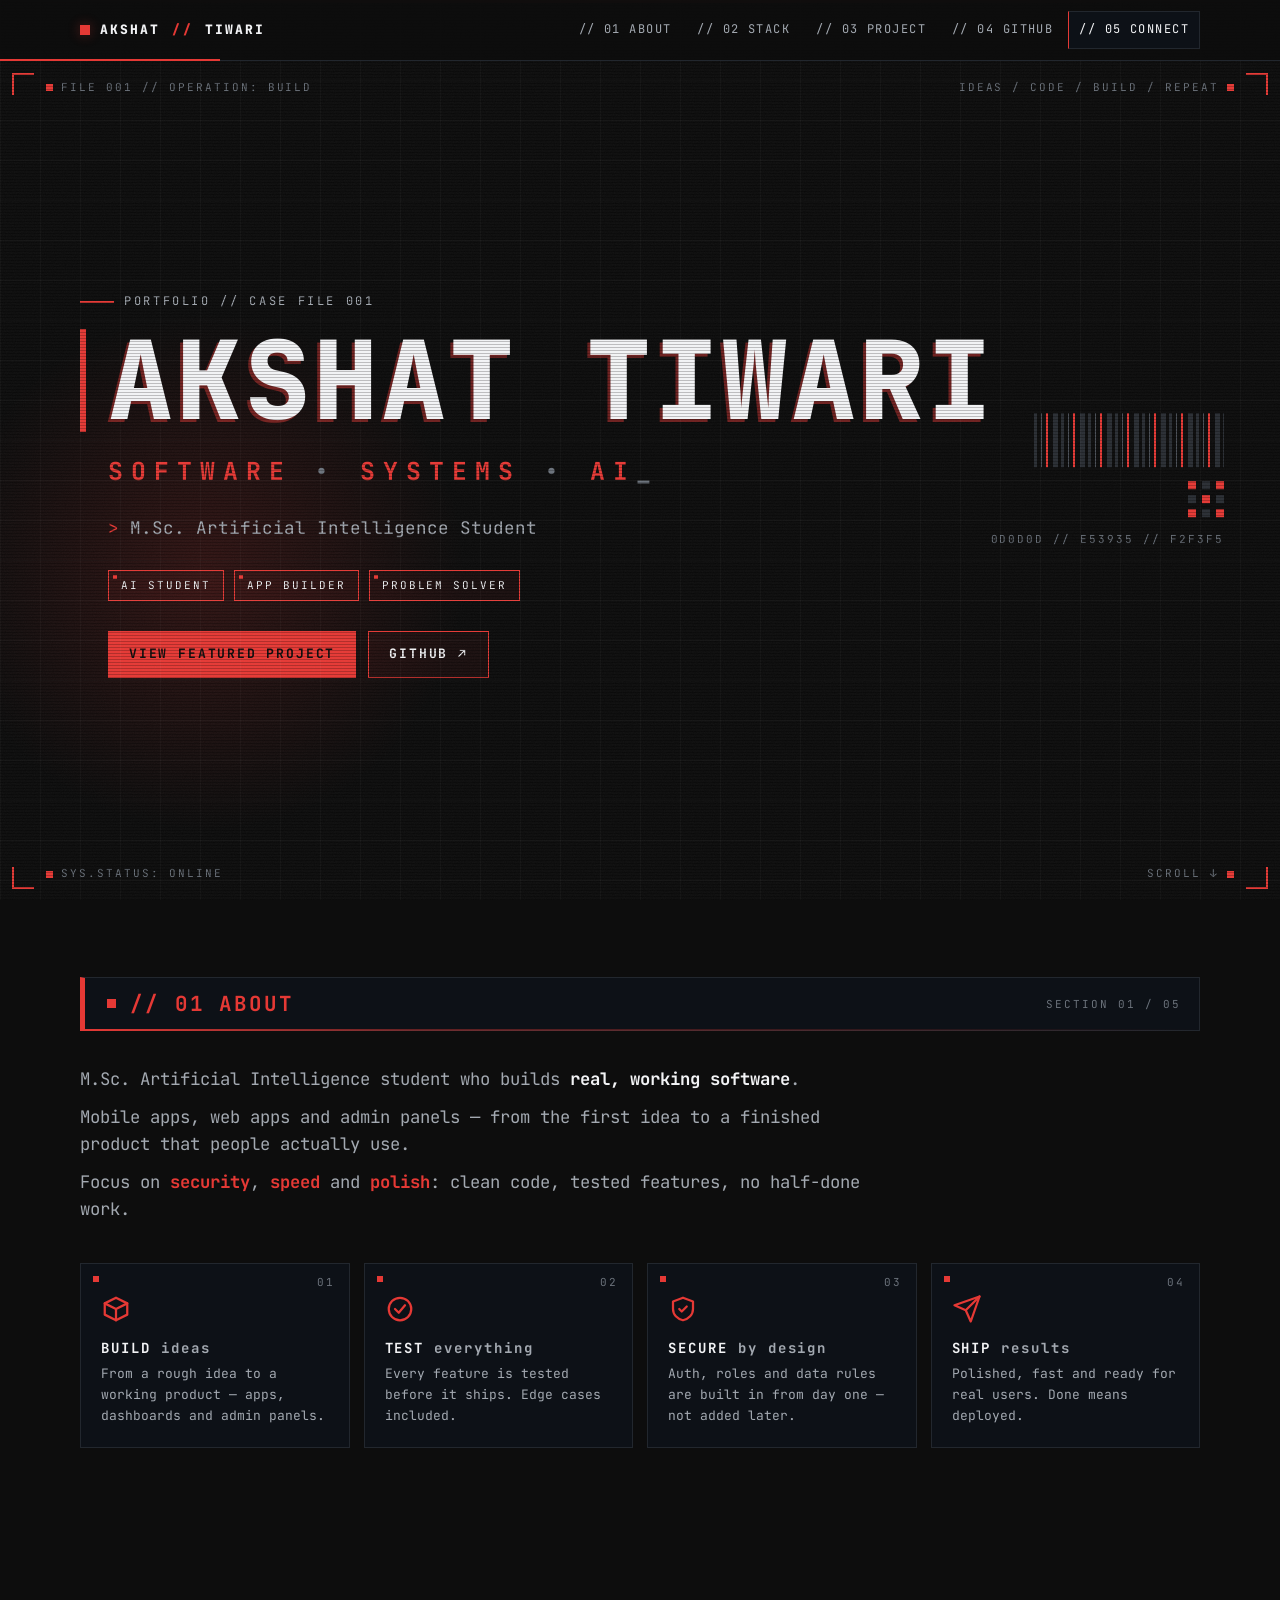
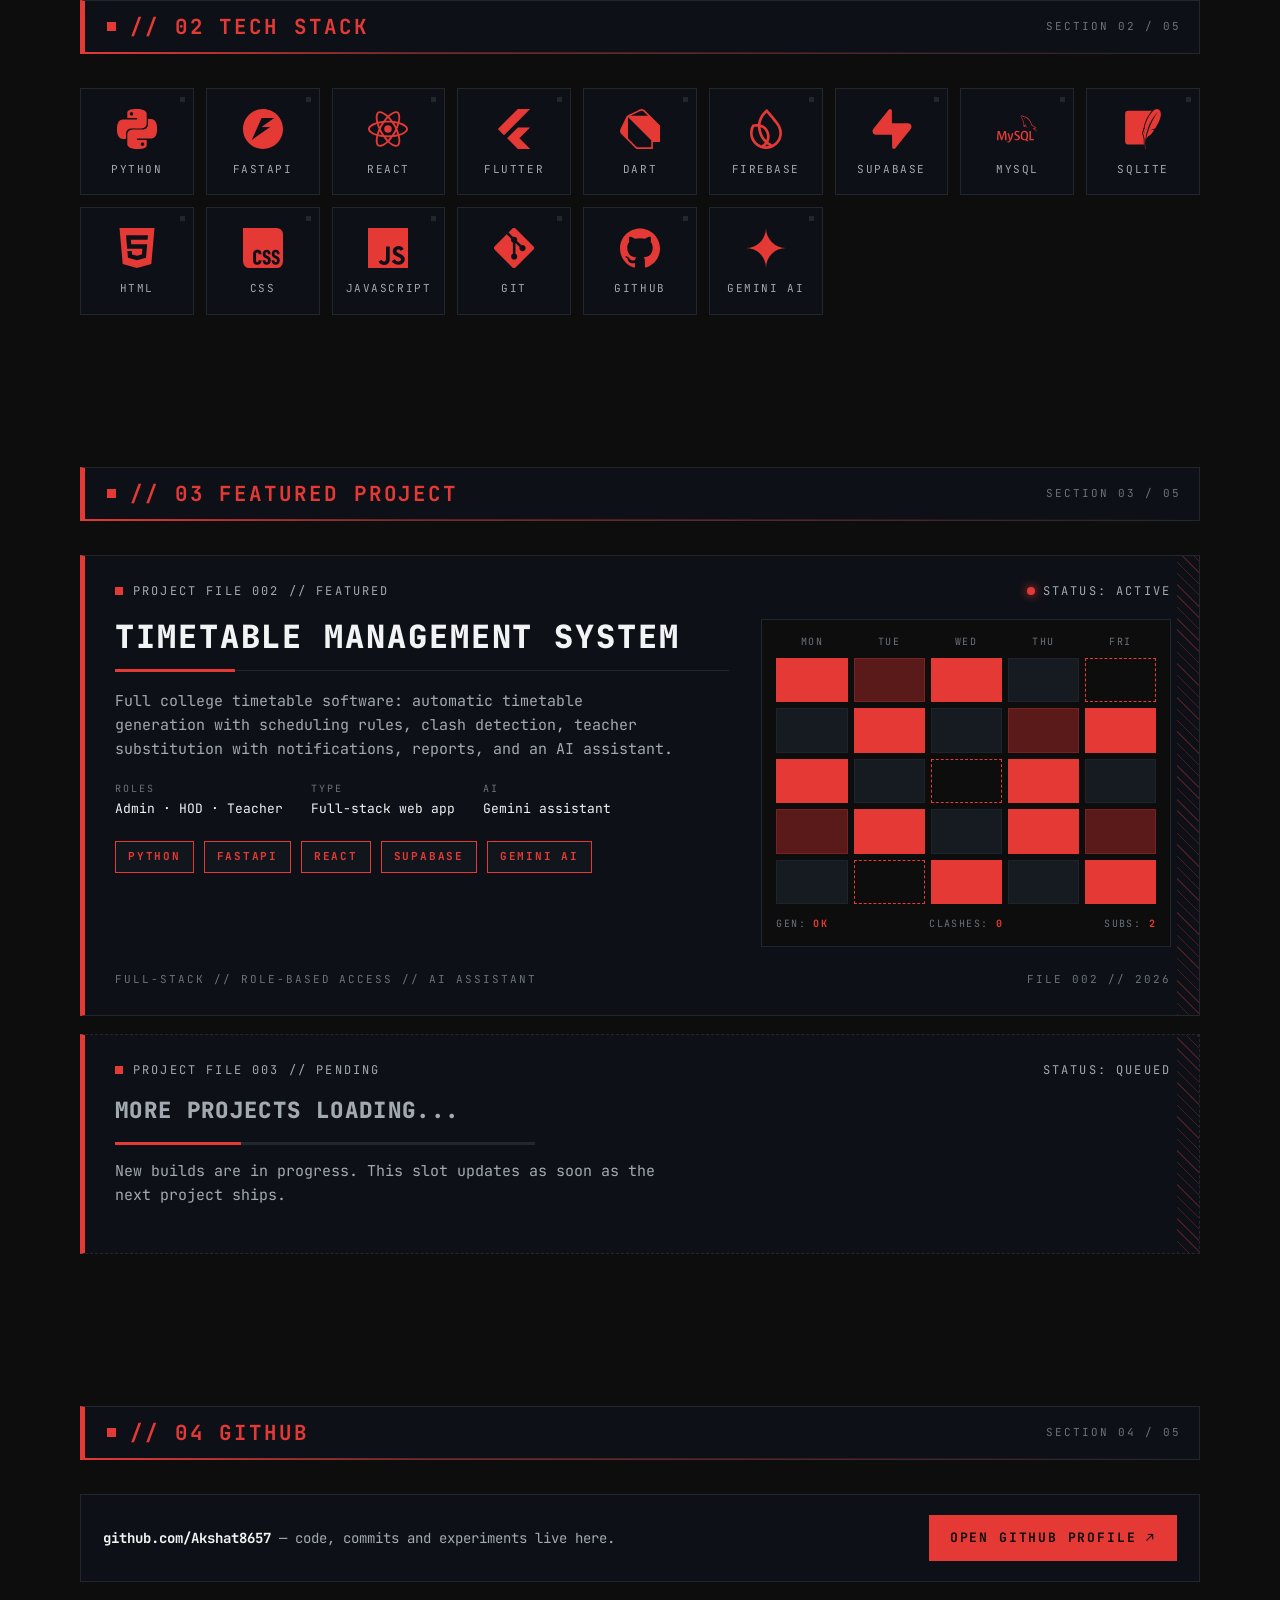
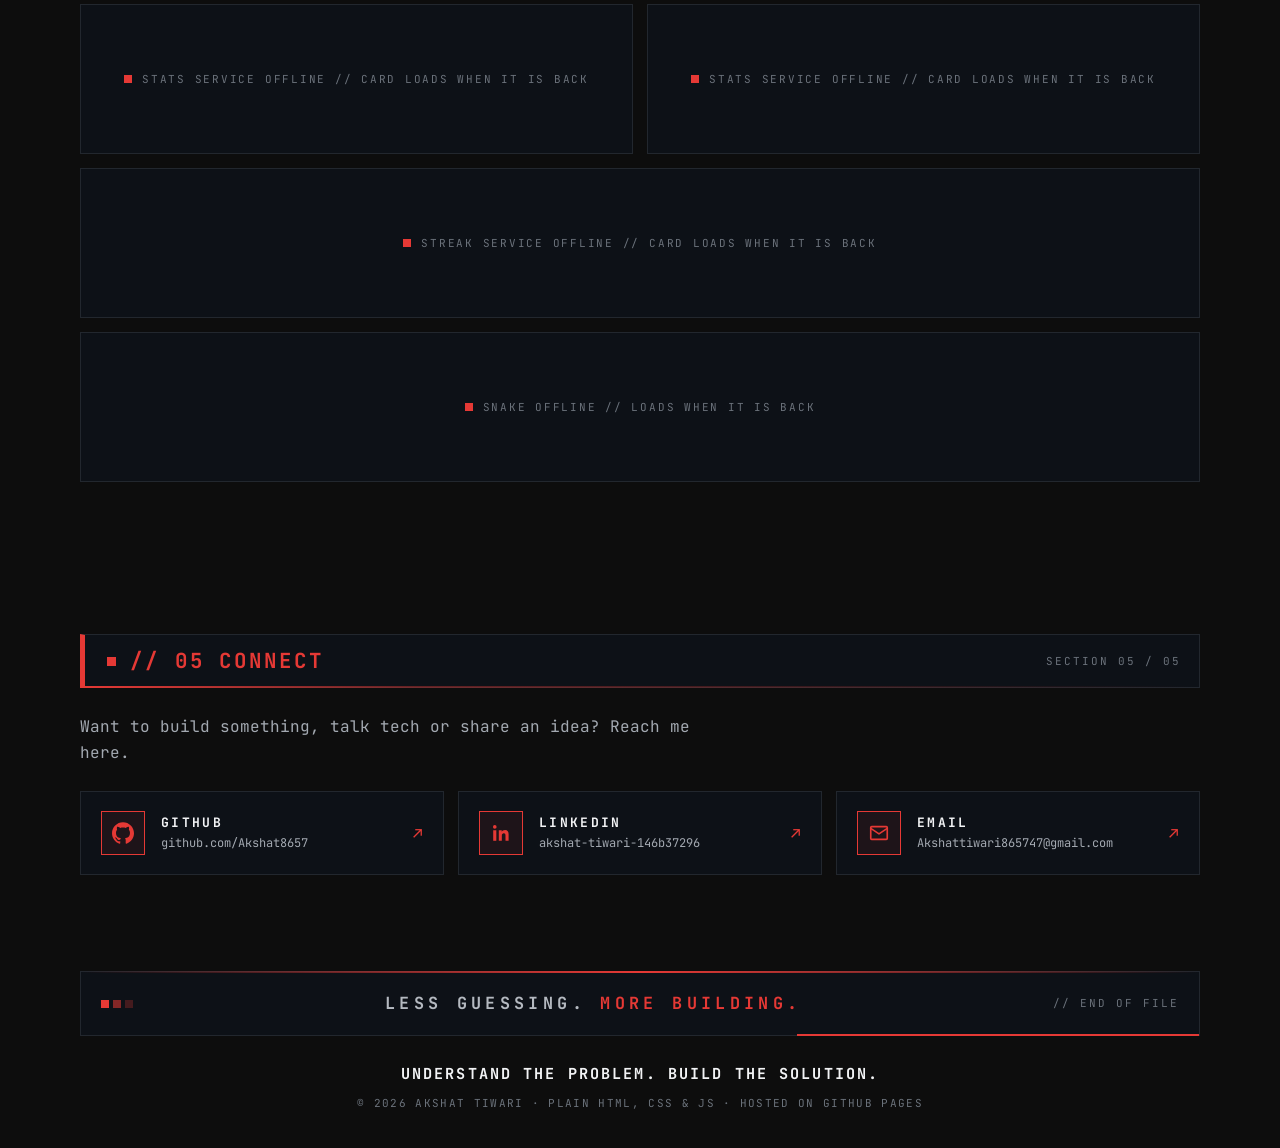
==== index.html @ 34692256 "Portfolio website: dark cyberpunk single page (HTML, CSS, vanilla JS) - index.html: hero, about, tec" ====
<!DOCTYPE html>
<html lang="en">
<head>
<meta charset="utf-8">
<meta name="viewport" content="width=device-width, initial-scale=1">
<title>Akshat Tiwari</title>
<meta name="description" content="Akshat Tiwari — M.Sc. Artificial Intelligence student who builds real, working software: mobile apps, web apps and admin panels with Python, FastAPI, React, Flutter and Supabase.">
<meta name="author" content="Akshat Tiwari">
<meta name="theme-color" content="#0D0D0D">
<link rel="canonical" href="https://akshat8657.github.io/">
<meta property="og:type" content="website">
<meta property="og:site_name" content="Akshat Tiwari">
<meta property="og:title" content="Akshat Tiwari — Software • Systems • AI">
<meta property="og:description" content="M.Sc. AI student who builds real, working software — mobile apps, web apps and admin panels. Less guessing. More building.">
<meta property="og:url" content="https://akshat8657.github.io/">
<meta property="og:image" content="https://akshat8657.github.io/assets/og-image.png">
<meta property="og:image:width" content="1200">
<meta property="og:image:height" content="630">
<meta property="og:image:alt" content="AKSHAT TIWARI — SOFTWARE • SYSTEMS • AI">
<meta name="twitter:card" content="summary_large_image">
<meta name="twitter:title" content="Akshat Tiwari — Software • Systems • AI">
<meta name="twitter:description" content="M.Sc. AI student who builds real, working software — mobile apps, web apps and admin panels.">
<meta name="twitter:image" content="https://akshat8657.github.io/assets/og-image.png">
<link rel="icon" href="assets/favicon.svg" type="image/svg+xml">
<link rel="icon" href="assets/favicon-32.png" sizes="32x32" type="image/png">
<link rel="apple-touch-icon" href="assets/apple-touch-icon.png">
<link rel="preconnect" href="https://fonts.googleapis.com">
<link rel="preconnect" href="https://fonts.gstatic.com" crossorigin>
<link href="https://fonts.googleapis.com/css2?family=JetBrains+Mono:wght@400;500;700;800&amp;display=swap" rel="stylesheet">
<link rel="stylesheet" href="css/style.css">
<script>document.documentElement.classList.add('js');</script>
</head>
<body>
<a class="skip" href="#main">Skip to content</a>

<!-- texture layers: grid, noise, scanlines, moving red line (CSS only) -->
<div class="fx fx--grid" aria-hidden="true"></div>
<div class="fx fx--noise" aria-hidden="true"></div>
<div class="fx fx--scan" aria-hidden="true"></div>
<div class="fx fx--sweep" aria-hidden="true"></div>

<header class="nav" id="top">
  <div class="wrap nav__in">
    <a class="brand" href="#top" aria-label="Akshat Tiwari — back to top"><span class="brand__sq" aria-hidden="true"></span>AKSHAT<em>//</em>TIWARI</a>
    <button class="nav__toggle" type="button" aria-expanded="false" aria-controls="menu"><span class="nav__toggle-txt">MENU</span></button>
    <nav class="menu" id="menu" aria-label="Sections">
      <a href="#about">// 01 ABOUT</a>
      <a href="#stack">// 02 STACK</a>
      <a href="#project">// 03 PROJECT</a>
      <a href="#github">// 04 GITHUB</a>
      <a href="#connect">// 05 CONNECT</a>
    </nav>
  </div>
</header>

<main id="main">

  <!-- ================= HERO ================= -->
  <section class="hero" id="home" aria-labelledby="hero-name">
    <span class="brk tl" aria-hidden="true"></span>
    <span class="brk tr" aria-hidden="true"></span>
    <span class="brk bl" aria-hidden="true"></span>
    <span class="brk br" aria-hidden="true"></span>
    <p class="hero__corner tl">FILE 001 // OPERATION: BUILD</p>
    <p class="hero__corner tr">IDEAS / CODE / BUILD / REPEAT</p>
    <p class="hero__corner bl">SYS.STATUS: ONLINE</p>
    <p class="hero__corner br">SCROLL ↓</p>
    <div class="hero__glow" aria-hidden="true"></div>

    <div class="wrap hero__in">
      <p class="hero__kicker rv">PORTFOLIO // CASE FILE 001</p>
      <h1 class="hero__name rv d1" id="hero-name" data-text="AKSHAT TIWARI">AKSHAT TIWARI</h1>
      <p class="hero__tag rv d2">SOFTWARE <span>•</span> SYSTEMS <span>•</span> AI<span class="cursor" aria-hidden="true">_</span></p>
      <p class="hero__type rv d2"><span class="hero__prompt" aria-hidden="true">&gt;</span> <span id="typed">M.Sc. Artificial Intelligence Student</span></p>
      <ul class="hero__labels rv d3" aria-label="Roles">
        <li>AI STUDENT</li>
        <li>APP BUILDER</li>
        <li>PROBLEM SOLVER</li>
      </ul>
      <div class="hero__cta rv d3">
        <a class="btn btn--solid" href="#project">VIEW FEATURED PROJECT</a>
        <a class="btn" href="https://github.com/Akshat8657" target="_blank" rel="noopener">GITHUB ↗</a>
      </div>
    </div>

    <div class="hero__deco" aria-hidden="true">
      <div class="barcode"></div>
      <div class="squares"><i></i><i></i><i></i><i></i><i></i><i></i><i></i><i></i><i></i></div>
      <p class="hero__hex">0D0D0D // E53935 // F2F3F5</p>
    </div>
  </section>

  <!-- ================= 01 ABOUT ================= -->
  <section class="sec" id="about" aria-labelledby="about-h">
    <div class="wrap">
      <h2 class="sec__head rv" id="about-h">// 01 ABOUT <span class="sec__tag">SECTION 01 / 05</span></h2>
      <div class="about">
        <div class="about__text rv">
          <p>M.Sc. Artificial Intelligence student who builds <b>real, working software</b>.</p>
          <p>Mobile apps, web apps and admin panels — from the first idea to a finished product that people actually use.</p>
          <p>Focus on <b class="k">security</b>, <b class="k">speed</b> and <b class="k">polish</b>: clean code, tested features, no half-done work.</p>
        </div>
        <div class="cards4">
          <article class="card rv">
            <span class="card__num">01</span>
            <svg class="card__icon" viewBox="0 0 24 24" fill="none" stroke="currentColor" stroke-width="1.8" stroke-linecap="round" stroke-linejoin="round" aria-hidden="true"><path d="M12 3 3 7.5v9L12 21l9-4.5v-9L12 3z"/><path d="M3 7.5 12 12l9-4.5M12 12v9"/></svg>
            <h3><b>BUILD</b> ideas</h3>
            <p>From a rough idea to a working product — apps, dashboards and admin panels.</p>
          </article>
          <article class="card rv d1">
            <span class="card__num">02</span>
            <svg class="card__icon" viewBox="0 0 24 24" fill="none" stroke="currentColor" stroke-width="1.8" stroke-linecap="round" stroke-linejoin="round" aria-hidden="true"><circle cx="12" cy="12" r="9"/><path d="m8 12 3 3 5-6"/></svg>
            <h3><b>TEST</b> everything</h3>
            <p>Every feature is tested before it ships. Edge cases included.</p>
          </article>
          <article class="card rv d2">
            <span class="card__num">03</span>
            <svg class="card__icon" viewBox="0 0 24 24" fill="none" stroke="currentColor" stroke-width="1.8" stroke-linecap="round" stroke-linejoin="round" aria-hidden="true"><path d="M12 3l8 3v6c0 4.6-3.4 8-8 9-4.6-1-8-4.4-8-9V6z"/><path d="m9 12 2 2 4-4"/></svg>
            <h3><b>SECURE</b> by design</h3>
            <p>Auth, roles and data rules are built in from day one — not added later.</p>
          </article>
          <article class="card rv d3">
            <span class="card__num">04</span>
            <svg class="card__icon" viewBox="0 0 24 24" fill="none" stroke="currentColor" stroke-width="1.8" stroke-linecap="round" stroke-linejoin="round" aria-hidden="true"><path d="M22 2 11 13"/><path d="M22 2 15 22l-4-9-9-4z"/></svg>
            <h3><b>SHIP</b> results</h3>
            <p>Polished, fast and ready for real users. Done means deployed.</p>
          </article>
        </div>
      </div>
    </div>
  </section>

  <!-- ================= 02 TECH STACK ================= -->
  <section class="sec" id="stack" aria-labelledby="stack-h">
    <div class="wrap">
      <h2 class="sec__head rv" id="stack-h">// 02 TECH STACK <span class="sec__tag">SECTION 02 / 05</span></h2>
      <ul class="stack rv">
        <li class="tile"><img src="assets/icons/python.svg" alt="" width="40" height="40" loading="lazy"><span>PYTHON</span></li>
        <li class="tile"><img src="assets/icons/fastapi.svg" alt="" width="40" height="40" loading="lazy"><span>FASTAPI</span></li>
        <li class="tile"><img src="assets/icons/react.svg" alt="" width="40" height="40" loading="lazy"><span>REACT</span></li>
        <li class="tile"><img src="assets/icons/flutter.svg" alt="" width="40" height="40" loading="lazy"><span>FLUTTER</span></li>
        <li class="tile"><img src="assets/icons/dart.svg" alt="" width="40" height="40" loading="lazy"><span>DART</span></li>
        <li class="tile"><img src="assets/icons/firebase.svg" alt="" width="40" height="40" loading="lazy"><span>FIREBASE</span></li>
        <li class="tile"><img src="assets/icons/supabase.svg" alt="" width="40" height="40" loading="lazy"><span>SUPABASE</span></li>
        <li class="tile"><img src="assets/icons/mysql.svg" alt="" width="40" height="40" loading="lazy"><span>MYSQL</span></li>
        <li class="tile"><img src="assets/icons/sqlite.svg" alt="" width="40" height="40" loading="lazy"><span>SQLITE</span></li>
        <li class="tile"><img src="assets/icons/html.svg" alt="" width="40" height="40" loading="lazy"><span>HTML</span></li>
        <li class="tile"><img src="assets/icons/css.svg" alt="" width="40" height="40" loading="lazy"><span>CSS</span></li>
        <li class="tile"><img src="assets/icons/javascript.svg" alt="" width="40" height="40" loading="lazy"><span>JAVASCRIPT</span></li>
        <li class="tile"><img src="assets/icons/git.svg" alt="" width="40" height="40" loading="lazy"><span>GIT</span></li>
        <li class="tile"><img src="assets/icons/github.svg" alt="" width="40" height="40" loading="lazy"><span>GITHUB</span></li>
        <li class="tile"><img src="assets/icons/gemini.svg" alt="" width="40" height="40" loading="lazy"><span>GEMINI AI</span></li>
      </ul>
    </div>
  </section>

  <!-- ================= 03 FEATURED PROJECT ================= -->
  <section class="sec" id="project" aria-labelledby="project-h">
    <div class="wrap">
      <h2 class="sec__head rv" id="project-h">// 03 FEATURED PROJECT <span class="sec__tag">SECTION 03 / 05</span></h2>

      <article class="proj rv" aria-labelledby="proj-title">
        <p class="proj__top">PROJECT FILE 002 // FEATURED <span class="proj__status"><i class="dot" aria-hidden="true"></i>STATUS: ACTIVE</span></p>
        <div class="proj__grid">
          <div>
            <h3 class="proj__title" id="proj-title">TIMETABLE MANAGEMENT SYSTEM</h3>
            <div class="proj__rule" aria-hidden="true"></div>
            <p class="proj__desc">Full college timetable software: automatic timetable generation with scheduling rules, clash detection, teacher substitution with notifications, reports, and an AI assistant.</p>
            <dl class="proj__meta">
              <div><dt>ROLES</dt><dd>Admin · HOD · Teacher</dd></div>
              <div><dt>TYPE</dt><dd>Full-stack web app</dd></div>
              <div><dt>AI</dt><dd>Gemini assistant</dd></div>
            </dl>
            <ul class="tags" aria-label="Tech used">
              <li>PYTHON</li><li>FASTAPI</li><li>REACT</li><li>SUPABASE</li><li>GEMINI AI</li>
            </ul>
          </div>
          <div class="tt" aria-hidden="true">
            <div class="tt__head"><span>MON</span><span>TUE</span><span>WED</span><span>THU</span><span>FRI</span></div>
            <div class="tt__grid">
              <i class="on"></i><i class="mid"></i><i class="on"></i><i></i><i class="sub"></i>
              <i></i><i class="on"></i><i></i><i class="mid"></i><i class="on"></i>
              <i class="on"></i><i></i><i class="sub"></i><i class="on"></i><i></i>
              <i class="mid"></i><i class="on"></i><i></i><i class="on"></i><i class="mid"></i>
              <i></i><i class="sub"></i><i class="on"></i><i></i><i class="on"></i>
            </div>
            <div class="tt__foot"><span>GEN: <b>OK</b></span><span>CLASHES: <b>0</b></span><span>SUBS: <b>2</b></span></div>
          </div>
        </div>
        <p class="proj__foot"><span>FULL-STACK // ROLE-BASED ACCESS // AI ASSISTANT</span><span>FILE 002 // 2026</span></p>
      </article>

      <article class="proj proj--soon rv" aria-label="More projects coming soon">
        <p class="proj__top">PROJECT FILE 003 // PENDING <span class="proj__status">STATUS: QUEUED</span></p>
        <h3 class="proj__title">MORE PROJECTS LOADING...</h3>
        <div class="loading" aria-hidden="true"><i></i></div>
        <p class="proj__desc">New builds are in progress. This slot updates as soon as the next project ships.</p>
      </article>
    </div>
  </section>

  <!-- ================= 04 GITHUB ================= -->
  <section class="sec" id="github" aria-labelledby="github-h">
    <div class="wrap">
      <h2 class="sec__head rv" id="github-h">// 04 GITHUB <span class="sec__tag">SECTION 04 / 05</span></h2>
      <div class="gh">
        <div class="gh__cta rv">
          <p><b>github.com/Akshat8657</b> — code, commits and experiments live here.</p>
          <a class="btn btn--solid" href="https://github.com/Akshat8657" target="_blank" rel="noopener">OPEN GITHUB PROFILE ↗</a>
        </div>
        <div class="gh__cards rv d1">
          <figure class="stat">
            <img src="https://github-readme-stats.vercel.app/api?username=Akshat8657&amp;show_icons=true&amp;hide_border=true&amp;bg_color=0D1117&amp;title_color=E53935&amp;text_color=FFFFFF&amp;icon_color=E53935&amp;ring_color=E53935" alt="GitHub stats card for Akshat8657" loading="lazy" data-stat>
            <figcaption class="stat__off">STATS SERVICE OFFLINE // CARD LOADS WHEN IT IS BACK</figcaption>
          </figure>
          <figure class="stat">
            <img src="https://github-readme-stats.vercel.app/api/top-langs/?username=Akshat8657&amp;layout=compact&amp;hide_border=true&amp;bg_color=0D1117&amp;title_color=E53935&amp;text_color=FFFFFF&amp;langs_count=8" alt="Top languages card for Akshat8657" loading="lazy" data-stat>
            <figcaption class="stat__off">STATS SERVICE OFFLINE // CARD LOADS WHEN IT IS BACK</figcaption>
          </figure>
          <figure class="stat stat--wide">
            <img src="https://streak-stats.demolab.com/?user=Akshat8657&amp;hide_border=true&amp;background=0D1117&amp;ring=E53935&amp;fire=E53935&amp;currStreakLabel=E53935&amp;currStreakNum=FFFFFF&amp;sideNums=FFFFFF&amp;sideLabels=FFFFFF&amp;dates=9AA0A6&amp;stroke=2A2A2A" alt="GitHub contribution streak for Akshat8657" loading="lazy" data-stat>
            <figcaption class="stat__off">STREAK SERVICE OFFLINE // CARD LOADS WHEN IT IS BACK</figcaption>
          </figure>
          <figure class="stat stat--wide">
            <img src="https://raw.githubusercontent.com/Akshat8657/Akshat8657/output/snake.svg" alt="Contribution snake animation for Akshat8657" loading="lazy" data-stat>
            <figcaption class="stat__off">SNAKE OFFLINE // LOADS WHEN IT IS BACK</figcaption>
          </figure>
        </div>
      </div>
    </div>
  </section>

  <!-- ================= 05 CONNECT ================= -->
  <section class="sec" id="connect" aria-labelledby="connect-h">
    <div class="wrap">
      <h2 class="sec__head rv" id="connect-h">// 05 CONNECT <span class="sec__tag">SECTION 05 / 05</span></h2>
      <p class="connect__lead rv">Want to build something, talk tech or share an idea? Reach me here.</p>
      <div class="connect">
        <a class="cbtn rv" href="https://github.com/Akshat8657" target="_blank" rel="noopener">
          <span class="cbtn__ico"><img src="assets/icons/github.svg" alt="" width="22" height="22"></span>
          <span><b>GITHUB</b><small>github.com/Akshat8657</small></span>
          <span class="cbtn__arrow" aria-hidden="true">↗</span>
        </a>
        <a class="cbtn rv d1" href="https://www.linkedin.com/in/akshat-tiwari-146b37296/" target="_blank" rel="noopener">
          <span class="cbtn__ico"><svg viewBox="0 0 24 24" aria-hidden="true"><rect x="3.5" y="9" width="3.4" height="11.5" fill="currentColor"/><circle cx="5.2" cy="5.4" r="2" fill="currentColor"/><path d="M9.6 9h3.2v1.6c.6-1 1.9-1.9 3.6-1.9 2.8 0 3.9 1.8 3.9 4.5v7.3h-3.4v-5.7c0-1.5-.5-2.4-1.8-2.4-1.4 0-2.2 1-2.2 2.5v5.6H9.6z" fill="currentColor"/></svg></span>
          <span><b>LINKEDIN</b><small>akshat-tiwari-146b37296</small></span>
          <span class="cbtn__arrow" aria-hidden="true">↗</span>
        </a>
        <a class="cbtn rv d2" href="mailto:Akshattiwari865747@gmail.com">
          <span class="cbtn__ico"><svg viewBox="0 0 24 24" fill="none" stroke="currentColor" stroke-width="1.8" stroke-linecap="round" stroke-linejoin="round" aria-hidden="true"><rect x="3" y="5" width="18" height="14" rx="1"/><path d="m3 7 9 6 9-6"/></svg></span>
          <span><b>EMAIL</b><small>Akshattiwari865747@gmail.com</small></span>
          <span class="cbtn__arrow" aria-hidden="true">↗</span>
        </a>
      </div>
    </div>
  </section>

</main>

<!-- ================= FOOTER ================= -->
<footer class="foot">
  <div class="wrap">
    <div class="foot__strip rv">
      <span class="sqs" aria-hidden="true"><i></i><i></i><i></i></span>
      <p class="foot__motto">LESS GUESSING. <span>MORE BUILDING.</span></p>
      <span class="foot__eof">// END OF FILE</span>
    </div>
    <p class="foot__line">UNDERSTAND THE PROBLEM. BUILD THE SOLUTION.</p>
    <p class="foot__copy">© <span id="year">2026</span> AKSHAT TIWARI · PLAIN HTML, CSS &amp; JS · HOSTED ON GITHUB PAGES</p>
  </div>
</footer>

<script src="js/main.js" defer></script>
</body>
</html>
---- css/style.css ----
/* ==========================================================================
   Akshat Tiwari — portfolio · dark cyberpunk / case-file theme
   Plain CSS, no framework. Colours: #0D0D0D bg · #E53935 accent · light text
   ========================================================================== */

:root {
  --bg: #0D0D0D;
  --panel: #0D1117;
  --panel-2: #12161C;
  --red: #E53935;
  --red-2: #FF5A55;
  --red-dim: rgba(229, 57, 53, .35);
  --text: #F2F3F5;
  --muted: #A3A9B1;
  --dim: #6B727B;
  --line: #22272E;
  --mono: 'JetBrains Mono', 'Fira Code', 'Cascadia Code', Consolas, 'Courier New', monospace;
  --maxw: 1120px;
  --nav-h: 60px;
}

/* ---------- base ---------- */
*, *::before, *::after { box-sizing: border-box; }
html { scroll-behavior: smooth; -webkit-text-size-adjust: 100%; scroll-padding-top: calc(var(--nav-h) + 12px); }
html, body { overflow-x: clip; }
body {
  margin: 0;
  background: var(--bg);
  color: var(--text);
  font-family: var(--mono);
  font-size: 16px;
  line-height: 1.6;
  min-height: 100vh;
}
img, svg { display: block; max-width: 100%; }
a { color: var(--red-2); text-decoration: none; }
a:hover { color: #fff; }
p { margin: 0 0 1em; }
ul { margin: 0; padding: 0; list-style: none; }
h1, h2, h3 { margin: 0; line-height: 1.15; }
:focus-visible { outline: 2px solid var(--red); outline-offset: 3px; }
.wrap { width: min(100% - 32px, var(--maxw)); margin-inline: auto; }
.skip {
  position: absolute; left: -999px; top: 8px; z-index: 300;
  background: var(--red); color: #0D0D0D; padding: 8px 12px; font-weight: 700; letter-spacing: .1em;
}
.skip:focus { left: 8px; }

/* ---------- texture layers (cheap: fixed, compositor-only) ---------- */
.fx { position: fixed; inset: 0; pointer-events: none; z-index: 90; }
.fx--grid {
  background-image:
    linear-gradient(rgba(255, 255, 255, .032) 1px, transparent 1px),
    linear-gradient(90deg, rgba(255, 255, 255, .032) 1px, transparent 1px);
  background-size: 40px 40px;
}
.fx--scan { background: repeating-linear-gradient(0deg, rgba(0, 0, 0, .22) 0 1px, transparent 1px 3px); }
.fx--noise {
  opacity: .05;
  background-image: url("data:image/svg+xml,%3Csvg xmlns='http://www.w3.org/2000/svg' width='240' height='240'%3E%3Cfilter id='n'%3E%3CfeTurbulence type='fractalNoise' baseFrequency='.9' numOctaves='2' stitchTiles='stitch'/%3E%3CfeColorMatrix values='0 0 0 0 1 0 0 0 0 1 0 0 0 0 1 0 0 0 .7 0'/%3E%3C/filter%3E%3Crect width='100%25' height='100%25' filter='url(%23n)'/%3E%3C/svg%3E");
}
.fx--sweep {
  inset: auto 0; top: 0; height: 3px; opacity: .55;
  background: linear-gradient(90deg, transparent, rgba(229, 57, 53, .55), transparent);
  animation: sweep 9s linear infinite;
}
@keyframes sweep { 0% { transform: translateY(-10px); } 100% { transform: translateY(100vh); } }

/* ---------- nav ---------- */
.nav {
  position: sticky; top: 0; z-index: 120;
  background: rgba(13, 13, 13, .94);
  border-bottom: 1px solid var(--line);
}
.nav::after { content: ""; position: absolute; left: 0; bottom: -1px; width: 220px; height: 2px; background: var(--red); }
.nav__in { display: flex; align-items: center; justify-content: space-between; gap: 16px; height: var(--nav-h); }
.brand { display: inline-flex; align-items: center; gap: 10px; color: var(--text); font-weight: 800; font-size: 13px; letter-spacing: .16em; white-space: nowrap; }
.brand:hover { color: #fff; }
.brand__sq { width: 10px; height: 10px; background: var(--red); box-shadow: 0 0 12px var(--red-dim); flex: none; }
.brand em { color: var(--red); font-style: normal; padding: 0 2px; }
.menu { display: flex; gap: 4px; }
.menu a {
  padding: 8px 10px; font-size: 12px; letter-spacing: .12em; color: var(--muted);
  border: 1px solid transparent; transition: color .2s, border-color .2s, background .2s;
}
.menu a:hover, .menu a.active { color: var(--text); border-color: var(--line); background: var(--panel); }
.menu a.active { border-left-color: var(--red); }
.nav__toggle {
  display: none; align-items: center; gap: 8px; height: 36px; padding: 0 12px;
  background: transparent; color: var(--text); border: 1px solid var(--line);
  font: inherit; font-size: 12px; letter-spacing: .14em; cursor: pointer;
}
.nav__toggle::before { content: ""; width: 7px; height: 7px; background: var(--red); }
.nav__toggle:hover { border-color: var(--red); }

/* ---------- hero ---------- */
.hero {
  position: relative; overflow: hidden;
  min-height: calc(100vh - var(--nav-h));
  min-height: calc(100svh - var(--nav-h));
  display: grid; align-items: center;
  padding: 96px 0 88px;
}
.hero__glow {
  position: absolute; left: -12%; top: 18%; width: 62vw; height: 62vw; max-width: 720px; max-height: 720px;
  background: radial-gradient(closest-side, rgba(229, 57, 53, .17), transparent 72%);
  pointer-events: none;
}
.brk { position: absolute; width: 22px; height: 22px; border: 2px solid var(--red); pointer-events: none; }
.brk.tl { left: 12px; top: 12px; border-right: 0; border-bottom: 0; }
.brk.tr { right: 12px; top: 12px; border-left: 0; border-bottom: 0; }
.brk.bl { left: 12px; bottom: 12px; border-right: 0; border-top: 0; }
.brk.br { right: 12px; bottom: 12px; border-left: 0; border-top: 0; }
.hero__corner {
  position: absolute; margin: 0; display: flex; align-items: center; gap: 8px;
  font-size: 11px; letter-spacing: .18em; color: var(--dim); white-space: nowrap;
}
.hero__corner::before { content: ""; width: 7px; height: 7px; background: var(--red); flex: none; }
.hero__corner.tl { left: 46px; top: 18px; }
.hero__corner.tr { right: 46px; top: 18px; }
.hero__corner.bl { left: 46px; bottom: 18px; }
.hero__corner.br { right: 46px; bottom: 18px; }
.hero__corner.tr::before, .hero__corner.br::before { order: 2; }
.hero__in { position: relative; z-index: 1; }
.hero__kicker { display: flex; align-items: center; gap: 10px; margin: 0 0 18px; font-size: 12px; letter-spacing: .22em; color: var(--muted); }
.hero__kicker::before { content: ""; width: 34px; height: 2px; background: var(--red); }
.hero__name {
  position: relative; isolation: isolate; margin: 0 0 .18em; padding-left: 22px;
  font-size: clamp(1.9rem, 9.2vw, 6.8rem); font-weight: 800; letter-spacing: .03em; line-height: .95;
  border-left: 6px solid var(--red);
}
.hero__name::before {
  content: attr(data-text); position: absolute; left: 19px; top: 3px; z-index: -1;
  color: var(--red); opacity: .45; pointer-events: none;
}
.hero__tag { margin: 0 0 22px; padding-left: 28px; font-size: clamp(1rem, 2.6vw, 1.55rem); font-weight: 700; letter-spacing: .32em; color: var(--red); }
.hero__tag span { color: var(--dim); }
.cursor { animation: blink 1.1s steps(1) infinite; }
@keyframes blink { 0%, 49% { opacity: 1; } 50%, 100% { opacity: 0; } }
.hero__type { margin: 0 0 26px; padding-left: 28px; font-size: clamp(.95rem, 1.8vw, 1.1rem); color: var(--muted); min-height: 1.7em; }
.hero__prompt { color: var(--red); }
.hero__labels { display: flex; flex-wrap: wrap; gap: 10px; margin: 0 0 30px; padding-left: 28px; }
.hero__labels li {
  padding: 6px 12px; border: 1px solid var(--red); background: rgba(229, 57, 53, .06);
  font-size: 11px; letter-spacing: .18em; color: var(--text); position: relative;
}
.hero__labels li::before { content: ""; position: absolute; left: 4px; top: 4px; width: 4px; height: 4px; background: var(--red); }
.hero__cta { display: flex; flex-wrap: wrap; gap: 12px; padding-left: 28px; }
.hero__deco { position: absolute; right: 56px; top: 50%; transform: translateY(-50%); z-index: 0; display: grid; gap: 14px; justify-items: end; }
.barcode {
  width: 190px; height: 54px;
  background: repeating-linear-gradient(90deg, #2A2E34 0 3px, transparent 3px 7px, #4A4F57 7px 8px, transparent 8px 12px, var(--red) 12px 14px, transparent 14px 19px, #2A2E34 19px 24px, transparent 24px 27px);
}
.squares { display: grid; grid-template-columns: repeat(3, 8px); gap: 6px; }
.squares i { display: block; width: 8px; height: 8px; background: #2A2E34; }
.squares i:nth-child(odd) { background: var(--red); }
.hero__hex { margin: 0; font-size: 11px; letter-spacing: .18em; color: var(--dim); }

/* ---------- buttons ---------- */
.btn {
  display: inline-flex; align-items: center; justify-content: center; gap: 10px;
  padding: 12px 20px; border: 1px solid var(--red); color: var(--text);
  background: rgba(229, 57, 53, .06); font-size: 13px; font-weight: 700; letter-spacing: .14em; white-space: nowrap;
  transition: transform .25s ease, box-shadow .25s ease, background .25s ease, color .25s ease;
}
.btn:hover { color: #fff; background: rgba(229, 57, 53, .16); transform: translateY(-2px); box-shadow: 0 0 0 1px var(--red-dim), 0 8px 28px rgba(229, 57, 53, .22); }
.btn--solid { background: var(--red); color: #0D0D0D; }
.btn--solid:hover { background: var(--red-2); color: #0D0D0D; }

/* ---------- sections ---------- */
.sec { padding: 76px 0; }
.sec__head {
  position: relative; display: flex; align-items: center; gap: 14px; margin: 0 0 34px;
  padding: 14px 18px 14px 22px; background: var(--panel); border: 1px solid var(--line); border-left: 5px solid var(--red);
  font-size: clamp(1rem, 2.2vw, 1.3rem); font-weight: 700; letter-spacing: .14em; color: var(--red); text-transform: uppercase;
}
.sec__head::before { content: ""; width: 9px; height: 9px; background: var(--red); flex: none; }
.sec__head::after { content: ""; position: absolute; left: -5px; right: 0; bottom: -1px; height: 2px; background: linear-gradient(90deg, var(--red), rgba(229, 57, 53, .4) 30%, transparent); }
.sec__tag { margin-left: auto; font-size: 11px; font-weight: 400; letter-spacing: .18em; color: var(--dim); white-space: nowrap; }

/* ---------- cards (shared) ---------- */
.card {
  position: relative; background: var(--panel); border: 1px solid var(--line); padding: 24px 20px 20px;
  transition: transform .3s ease, border-color .3s ease, box-shadow .3s ease;
}
.card::before { content: ""; position: absolute; left: 12px; top: 12px; width: 6px; height: 6px; background: var(--red); }
.card:hover { transform: translateY(-4px); border-color: var(--red); box-shadow: 0 0 0 1px rgba(229, 57, 53, .25), 0 14px 34px rgba(229, 57, 53, .14); }
.card__num { position: absolute; right: 14px; top: 10px; font-size: 11px; letter-spacing: .18em; color: var(--dim); }
.card__icon { width: 30px; height: 30px; color: var(--red); margin-top: 6px; }
.card h3 { margin: 16px 0 8px; font-size: 14px; letter-spacing: .14em; color: var(--muted); }
.card h3 b { color: var(--text); }
.card p { margin: 0; font-size: 13px; color: var(--muted); }

/* ---------- about ---------- */
.about { display: grid; gap: 30px; }
.about__text { max-width: 780px; font-size: clamp(1rem, 1.6vw, 1.08rem); color: var(--muted); }
.about__text p { margin: 0 0 10px; }
.about__text b { color: var(--text); font-weight: 700; }
.about__text .k { color: var(--red); }
.cards4 { display: grid; grid-template-columns: repeat(auto-fit, minmax(220px, 1fr)); gap: 14px; }

/* ---------- tech stack ---------- */
.stack { display: grid; grid-template-columns: repeat(auto-fill, minmax(104px, 1fr)); gap: 12px; }
.tile {
  position: relative; display: flex; flex-direction: column; align-items: center; gap: 12px;
  padding: 20px 8px 16px; background: var(--panel); border: 1px solid var(--line);
  font-size: 11px; letter-spacing: .14em; color: var(--muted); text-align: center;
  transition: transform .3s ease, border-color .3s ease, box-shadow .3s ease, color .3s ease;
}
.tile::after { content: ""; position: absolute; right: 8px; top: 8px; width: 5px; height: 5px; background: var(--line); transition: background .3s; }
.tile img { width: 40px; height: 40px; transition: filter .3s ease, transform .3s ease; }
.tile:hover { transform: translateY(-4px); border-color: var(--red); color: var(--text); box-shadow: 0 0 0 1px rgba(229, 57, 53, .25), 0 12px 30px rgba(229, 57, 53, .14); }
.tile:hover img { filter: brightness(0) invert(1); transform: scale(1.08); }
.tile:hover::after { background: var(--red); }

/* ---------- featured project ---------- */
.proj {
  position: relative; background: var(--panel); border: 1px solid var(--line); border-left: 5px solid var(--red);
  padding: 26px 28px 26px 30px; overflow: hidden;
  transition: border-color .3s ease, box-shadow .3s ease;
}
.proj:hover { border-color: var(--red); box-shadow: 0 0 0 1px rgba(229, 57, 53, .22), 0 18px 44px rgba(229, 57, 53, .14); }
.proj::after {
  content: ""; position: absolute; right: 0; top: 0; bottom: 0; width: 22px; pointer-events: none;
  background: repeating-linear-gradient(45deg, rgba(229, 57, 53, .28) 0 1px, transparent 1px 8px);
}
.proj__top { display: flex; align-items: center; gap: 10px; margin: 0 0 18px; font-size: 12px; letter-spacing: .18em; color: var(--muted); }
.proj__top::before { content: ""; width: 8px; height: 8px; background: var(--red); flex: none; }
.proj__status { margin-left: auto; display: inline-flex; align-items: center; gap: 8px; color: var(--muted); white-space: nowrap; }
.dot { width: 8px; height: 8px; border-radius: 50%; background: var(--red); box-shadow: 0 0 10px var(--red); animation: pulse 1.6s ease-in-out infinite; }
@keyframes pulse { 0%, 100% { opacity: 1; } 50% { opacity: .25; } }
.proj__grid { display: grid; grid-template-columns: 1.5fr 1fr; gap: 32px; align-items: start; }
.proj__title { font-size: clamp(1.35rem, 3vw, 2rem); font-weight: 800; letter-spacing: .06em; margin: 0 0 14px; }
.proj__rule { height: 1px; background: var(--line); margin: 0 0 18px; position: relative; }
.proj__rule::before { content: ""; position: absolute; left: 0; top: -1px; width: 120px; height: 3px; background: var(--red); }
.proj__desc { color: var(--muted); font-size: 15px; margin: 0 0 20px; max-width: 62ch; }
.proj__meta { display: grid; grid-template-columns: repeat(3, auto); gap: 12px 28px; margin: 0 0 22px; justify-content: start; }
.proj__meta div { display: grid; gap: 2px; }
.proj__meta dt { font-size: 10px; letter-spacing: .2em; color: var(--dim); }
.proj__meta dd { margin: 0; font-size: 13px; color: var(--text); }
.tags { display: flex; flex-wrap: wrap; gap: 10px; }
.tags li { padding: 6px 12px; border: 1px solid var(--red); background: #11161D; font-size: 11px; font-weight: 700; letter-spacing: .16em; color: var(--red); }
.proj__foot { display: flex; justify-content: space-between; gap: 16px; flex-wrap: wrap; margin: 24px 0 0; font-size: 11px; letter-spacing: .18em; color: var(--dim); }

/* mini timetable visual (pure CSS) */
.tt { border: 1px solid var(--line); background: var(--bg); padding: 14px; font-size: 10px; letter-spacing: .14em; color: var(--dim); }
.tt__head, .tt__grid { display: grid; grid-template-columns: repeat(5, 1fr); gap: 6px; }
.tt__head { margin-bottom: 8px; text-align: center; }
.tt__grid i { display: block; aspect-ratio: 1.6; background: #161B22; border: 1px solid #1E242B; }
.tt__grid i.on { background: var(--red); border-color: var(--red); }
.tt__grid i.mid { background: #5A1A1A; border-color: #7A2222; }
.tt__grid i.sub { background: transparent; border: 1px dashed var(--red); }
.tt__foot { margin-top: 12px; display: flex; justify-content: space-between; gap: 8px; }
.tt__foot b { color: var(--red); font-weight: 700; }

/* placeholder for future projects */
.proj--soon { margin-top: 18px; border-style: dashed; border-left-style: solid; opacity: .6; }
.proj--soon:hover { opacity: .9; }
.proj--soon .proj__title { color: var(--muted); font-size: clamp(1.1rem, 2.4vw, 1.4rem); }
.loading { height: 3px; background: var(--line); margin: 18px 0 14px; overflow: hidden; max-width: 420px; }
.loading i { display: block; width: 30%; height: 100%; background: var(--red); animation: load 2.2s ease-in-out infinite; }
@keyframes load { 0% { transform: translateX(-100%); } 100% { transform: translateX(340%); } }

/* ---------- github ---------- */
.gh { display: grid; gap: 22px; }
.gh__cta { display: flex; flex-wrap: wrap; align-items: center; justify-content: space-between; gap: 16px; padding: 20px 22px; background: var(--panel); border: 1px solid var(--line); }
.gh__cta p { margin: 0; color: var(--muted); font-size: 14px; }
.gh__cta p b { color: var(--text); }
.gh__cards { display: grid; grid-template-columns: 1fr 1fr; gap: 14px; }
.stat { margin: 0; position: relative; min-height: 150px; display: flex; align-items: center; justify-content: center; padding: 10px; background: var(--panel); border: 1px solid var(--line); transition: border-color .3s, box-shadow .3s; }
.stat:hover { border-color: var(--red); box-shadow: 0 0 0 1px rgba(229, 57, 53, .2); }
.stat--wide { grid-column: 1 / -1; }
.stat img { height: auto; }
.stat__off { display: none; align-items: center; gap: 10px; padding: 18px; font-size: 11px; letter-spacing: .16em; color: var(--dim); text-align: center; }
.stat__off::before { content: ""; width: 8px; height: 8px; background: var(--red); flex: none; animation: pulse 1.6s ease-in-out infinite; }
.stat.is-offline img { display: none; }
.stat.is-offline .stat__off { display: flex; }

/* ---------- connect ---------- */
.connect__lead { color: var(--muted); max-width: 640px; margin: -8px 0 26px; }
.connect { display: grid; grid-template-columns: repeat(auto-fit, minmax(240px, 1fr)); gap: 14px; }
.cbtn {
  display: flex; align-items: center; gap: 16px; padding: 18px 20px; min-height: 84px;
  background: var(--panel); border: 1px solid var(--line); color: var(--text);
  transition: transform .3s ease, border-color .3s ease, box-shadow .3s ease;
}
.cbtn:hover { color: #fff; transform: translateY(-4px); border-color: var(--red); box-shadow: 0 0 0 1px rgba(229, 57, 53, .25), 0 14px 34px rgba(229, 57, 53, .16); }
.cbtn__ico { width: 44px; height: 44px; flex: none; display: grid; place-items: center; border: 1px solid var(--red); background: rgba(229, 57, 53, .08); color: var(--red); }
.cbtn__ico img, .cbtn__ico svg { width: 22px; height: 22px; }
.cbtn b { display: block; font-size: 13px; letter-spacing: .18em; }
.cbtn small { display: block; font-size: 12px; color: var(--muted); overflow-wrap: anywhere; }
.cbtn__arrow { margin-left: auto; color: var(--red); font-weight: 700; }

/* ---------- footer ---------- */
.foot { padding: 20px 0 36px; }
.foot__strip {
  display: flex; align-items: center; gap: 16px; padding: 18px 20px; background: var(--panel); border: 1px solid var(--line);
  position: relative;
}
.foot__strip::before { content: ""; position: absolute; left: 0; right: 0; top: -1px; height: 2px; background: linear-gradient(90deg, transparent, var(--red), transparent); }
.foot__strip::after { content: ""; position: absolute; right: 0; bottom: -1px; width: 36%; height: 2px; background: var(--red); }
.sqs { display: inline-flex; gap: 4px; }
.sqs i { width: 8px; height: 8px; background: var(--red); }
.sqs i:nth-child(2) { opacity: .55; } .sqs i:nth-child(3) { opacity: .25; }
.foot__motto { margin: 0 auto; font-size: clamp(.8rem, 2.4vw, 1.05rem); font-weight: 700; letter-spacing: .26em; color: #B4B9C0; text-align: center; }
.foot__motto span { color: var(--red); }
.foot__eof { font-size: 11px; letter-spacing: .18em; color: var(--dim); white-space: nowrap; }
.foot__line { margin: 26px 0 8px; text-align: center; font-weight: 700; letter-spacing: .14em; font-size: clamp(.78rem, 2.2vw, .95rem); }
.foot__copy { margin: 0; text-align: center; font-size: 11px; letter-spacing: .12em; color: var(--dim); }

/* ---------- reveal on scroll ---------- */
.js .rv { opacity: 0; transform: translateY(18px); transition: opacity .7s ease, transform .7s ease; }
.js .rv.in { opacity: 1; transform: none; }
.js .rv.d1 { transition-delay: .08s; }
.js .rv.d2 { transition-delay: .16s; }
.js .rv.d3 { transition-delay: .24s; }

/* ---------- responsive ---------- */
@media (max-width: 1000px) {
  .hero__deco { display: none; }
}
@media (max-width: 860px) {
  .proj__grid { grid-template-columns: 1fr; }
  .tt { max-width: 420px; }
}
@media (max-width: 760px) {
  .nav__toggle { display: inline-flex; }
  .menu {
    display: none; position: absolute; left: 0; right: 0; top: var(--nav-h);
    flex-direction: column; gap: 2px; padding: 10px 16px 14px;
    background: rgba(13, 13, 13, .98); border-bottom: 1px solid var(--line);
  }
  .menu a { padding: 11px 12px; border-color: var(--line); }
  .nav.open .menu { display: flex; }
  .gh__cards { grid-template-columns: 1fr; }
  .sec { padding: 56px 0; }
}
@media (max-width: 520px) {
  .sec__tag { display: none; }
  .hero { padding: 84px 0 76px; }
  .hero__corner.tr, .hero__corner.bl { display: none; }
  .hero__name { padding-left: 14px; border-left-width: 4px; }
  .hero__name::before { left: 11px; top: 2px; }
  .hero__tag, .hero__type, .hero__labels, .hero__cta { padding-left: 18px; }
  .hero__tag { letter-spacing: .2em; }
  .hero__cta .btn { width: 100%; }
  .proj { padding: 22px 18px 22px 20px; }
  .proj__meta { grid-template-columns: 1fr 1fr; }
  .brand { font-size: 12px; letter-spacing: .12em; }
  .foot__eof { display: none; }
}

/* ---------- reduced motion ---------- */
@media (prefers-reduced-motion: reduce) {
  html { scroll-behavior: auto; }
  .js .rv { opacity: 1; transform: none; transition: none; }
  .fx--sweep, .cursor, .dot, .loading i, .stat__off::before { animation: none; }
  .btn, .card, .tile, .cbtn, .proj, .tile img { transition: none; }
}
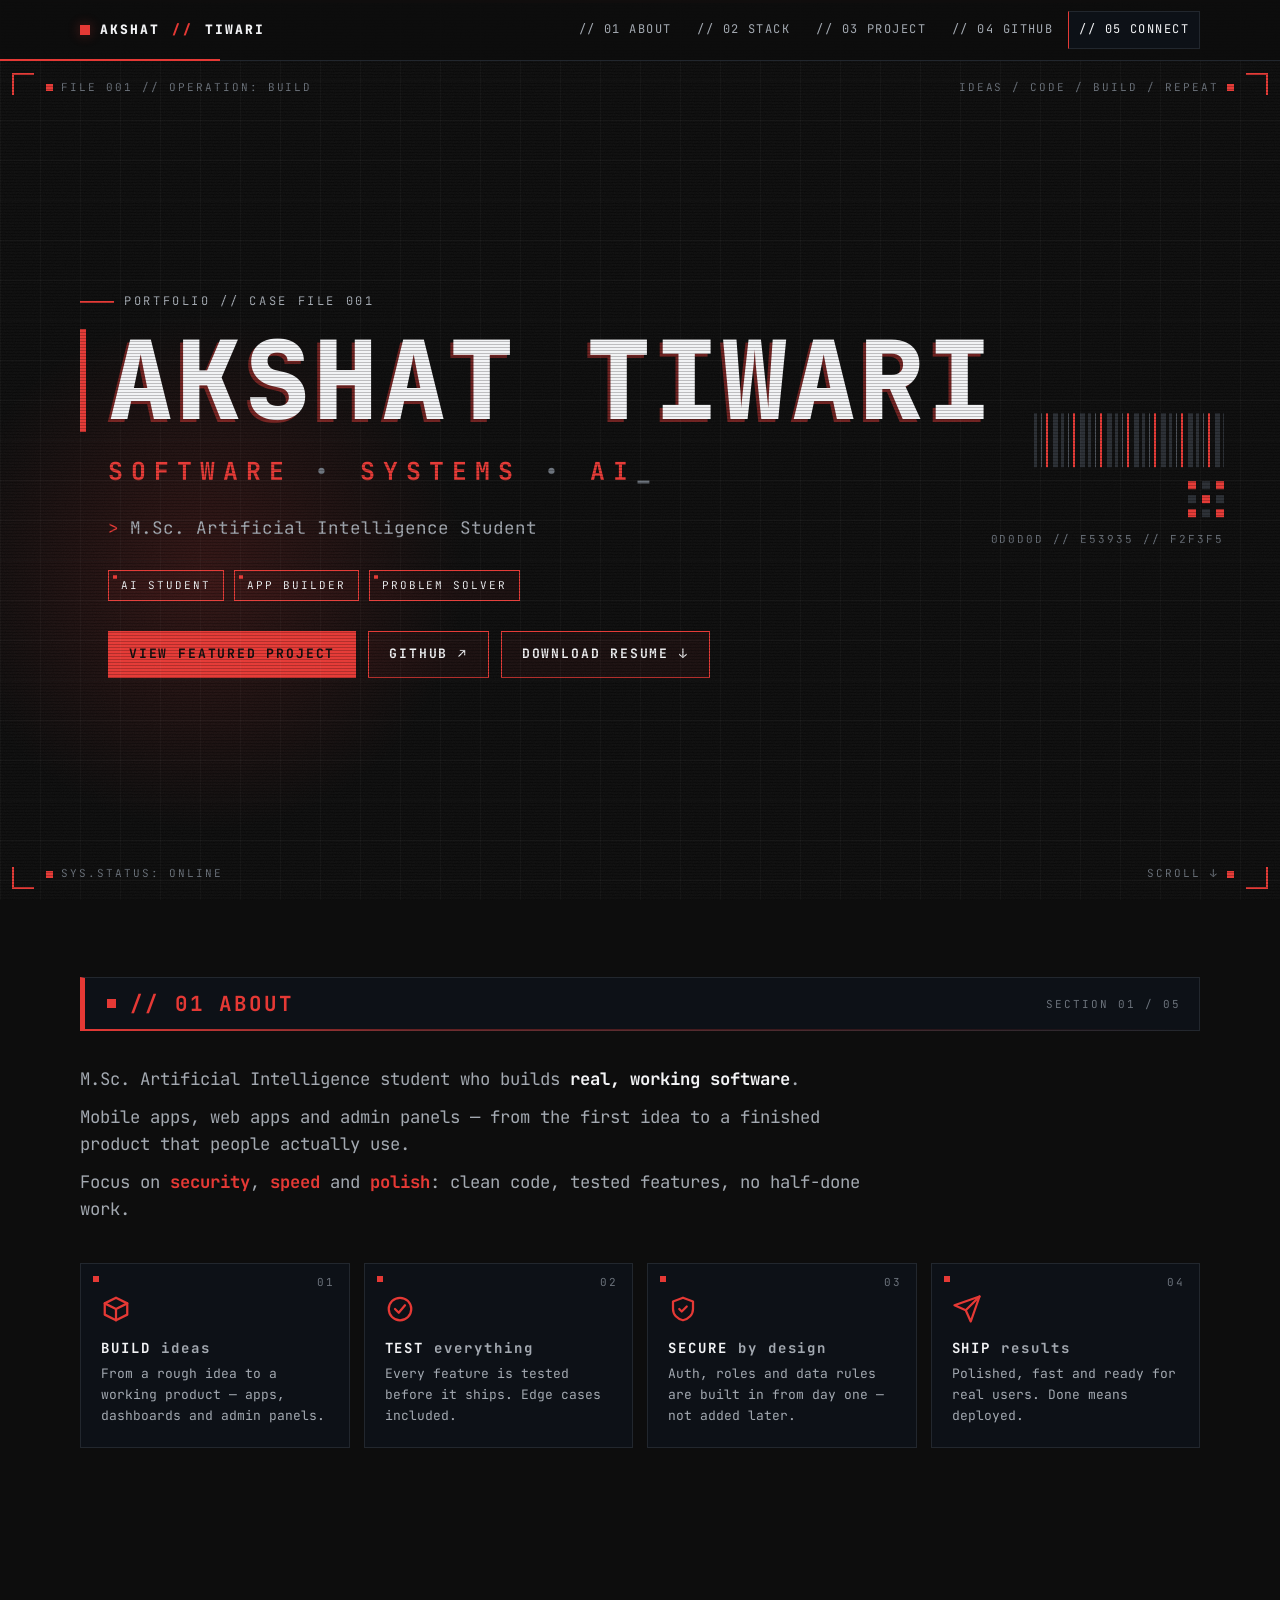
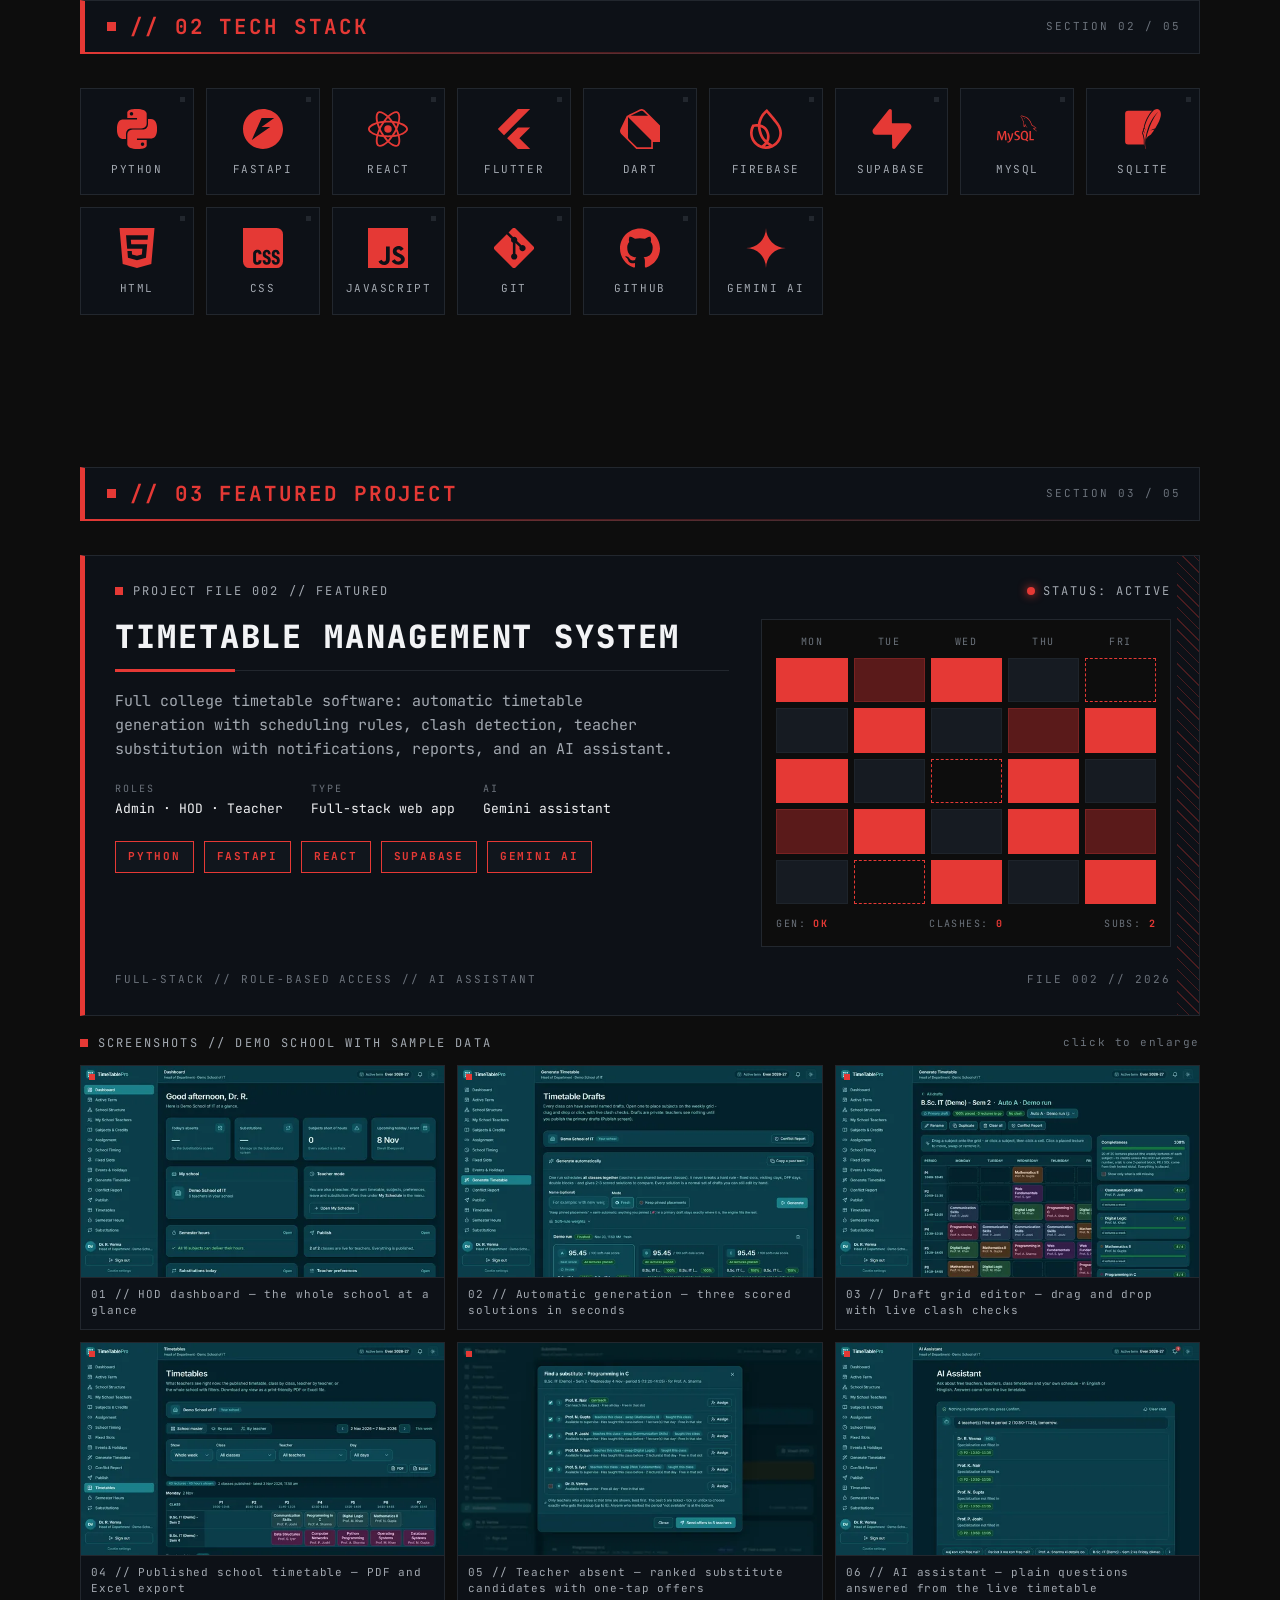
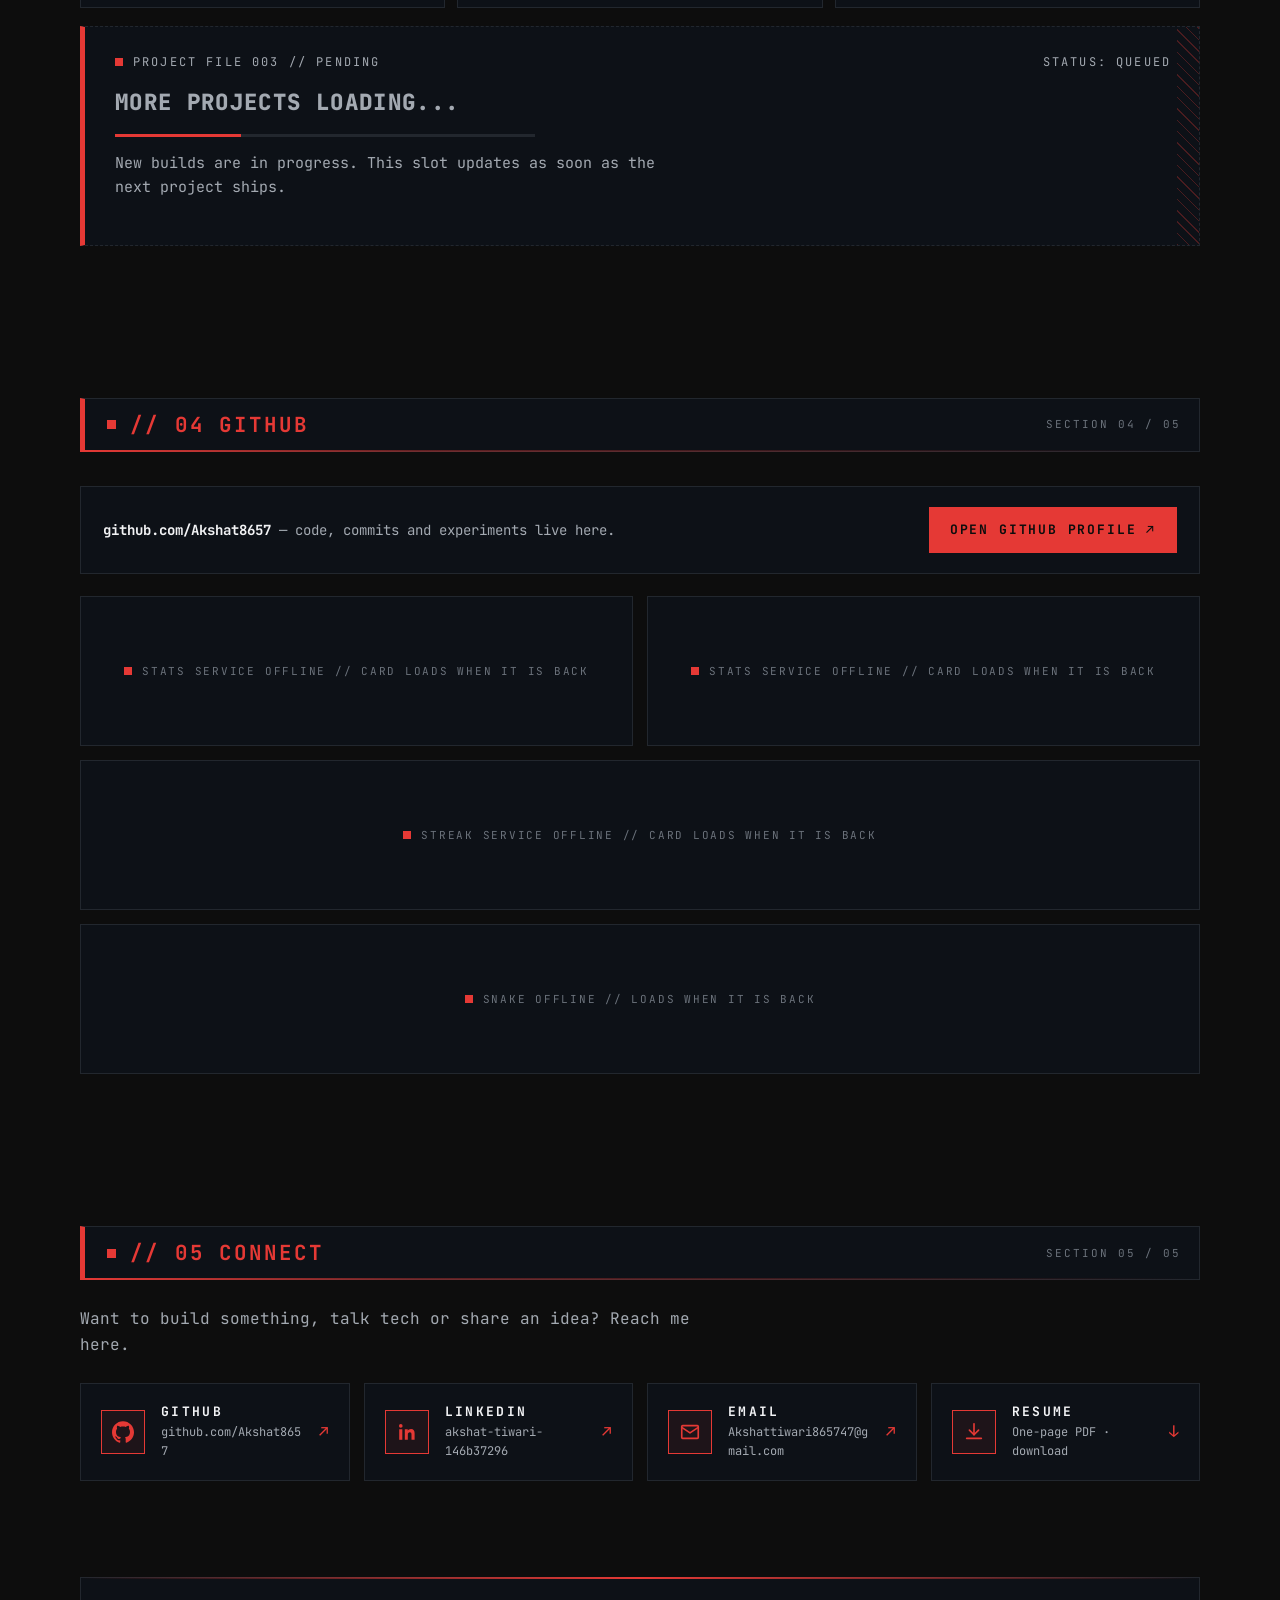
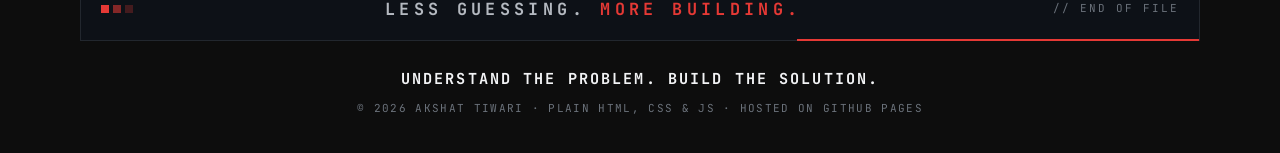
==== commit 42b1856a: "Portfolio Phase A: resume PDF + download buttons, Timetable screenshot gallery with lightbox - asset" ====
--- a/index.html
+++ b/index.html
@@ -80,6 +80,7 @@
       <div class="hero__cta rv d3">
         <a class="btn btn--solid" href="#project">VIEW FEATURED PROJECT</a>
         <a class="btn" href="https://github.com/Akshat8657" target="_blank" rel="noopener">GITHUB ↗</a>
+        <a class="btn" href="assets/Akshat_Tiwari_Resume.pdf" download="Akshat_Tiwari_Resume.pdf">DOWNLOAD RESUME ↓</a>
       </div>
     </div>
 
@@ -190,6 +191,18 @@
         <p class="proj__foot"><span>FULL-STACK // ROLE-BASED ACCESS // AI ASSISTANT</span><span>FILE 002 // 2026</span></p>
       </article>
 
+      <div class="gallery rv" id="gallery">
+        <p class="gallery__head">SCREENSHOTS // DEMO SCHOOL WITH SAMPLE DATA <span class="gallery__hint">click to enlarge</span></p>
+        <ul class="gallery__grid" aria-label="Timetable Management System screenshots">
+          <li><button class="gallery__item" type="button" data-full="assets/screenshots/01-dashboard.webp" data-caption="HOD dashboard — the whole school at a glance"><img src="assets/screenshots/01-dashboard-thumb.webp" width="600" height="351" alt="HOD dashboard: today's absents, substitutions, subjects short of hours, publish status" loading="lazy"><span class="gallery__cap">01 // HOD dashboard — the whole school at a glance</span></button></li>
+          <li><button class="gallery__item" type="button" data-full="assets/screenshots/02-generation.webp" data-caption="Automatic generation — three scored solutions in seconds"><img src="assets/screenshots/02-generation-thumb.webp" width="600" height="351" alt="Generate Timetable screen with a finished run and three scored solutions A, B and C" loading="lazy"><span class="gallery__cap">02 // Automatic generation — three scored solutions in seconds</span></button></li>
+          <li><button class="gallery__item" type="button" data-full="assets/screenshots/03-grid-editor.webp" data-caption="Draft grid editor — drag and drop with live clash checks"><img src="assets/screenshots/03-grid-editor-thumb.webp" width="600" height="351" alt="Weekly draft grid editor showing placed lectures per period and day with completeness 100%" loading="lazy"><span class="gallery__cap">03 // Draft grid editor — drag and drop with live clash checks</span></button></li>
+          <li><button class="gallery__item" type="button" data-full="assets/screenshots/04-timetable.webp" data-caption="Published school timetable — PDF and Excel export"><img src="assets/screenshots/04-timetable-thumb.webp" width="600" height="351" alt="Published timetables screen with school master view, filters and PDF/Excel buttons" loading="lazy"><span class="gallery__cap">04 // Published school timetable — PDF and Excel export</span></button></li>
+          <li><button class="gallery__item" type="button" data-full="assets/screenshots/05-substitution.webp" data-caption="Teacher absent — ranked substitute candidates with one-tap offers"><img src="assets/screenshots/05-substitution-thumb.webp" width="600" height="351" alt="Find a substitute dialog listing ranked free teachers with reasons and Send offers button" loading="lazy"><span class="gallery__cap">05 // Teacher absent — ranked substitute candidates with one-tap offers</span></button></li>
+          <li><button class="gallery__item" type="button" data-full="assets/screenshots/06-ai-assistant.webp" data-caption="AI assistant — plain questions answered from the live timetable"><img src="assets/screenshots/06-ai-assistant-thumb.webp" width="600" height="351" alt="AI Assistant screen answering which teachers are free in period 2 tomorrow" loading="lazy"><span class="gallery__cap">06 // AI assistant — plain questions answered from the live timetable</span></button></li>
+        </ul>
+      </div>
+
       <article class="proj proj--soon rv" aria-label="More projects coming soon">
         <p class="proj__top">PROJECT FILE 003 // PENDING <span class="proj__status">STATUS: QUEUED</span></p>
         <h3 class="proj__title">MORE PROJECTS LOADING...</h3>
@@ -251,6 +264,11 @@
           <span><b>EMAIL</b><small>Akshattiwari865747@gmail.com</small></span>
           <span class="cbtn__arrow" aria-hidden="true">↗</span>
         </a>
+        <a class="cbtn rv d3" href="assets/Akshat_Tiwari_Resume.pdf" download="Akshat_Tiwari_Resume.pdf">
+          <span class="cbtn__ico"><svg viewBox="0 0 24 24" fill="none" stroke="currentColor" stroke-width="1.8" stroke-linecap="round" stroke-linejoin="round" aria-hidden="true"><path d="M12 3v12"/><path d="m7 10 5 5 5-5"/><path d="M4 19h16"/></svg></span>
+          <span><b>RESUME</b><small>One-page PDF · download</small></span>
+          <span class="cbtn__arrow" aria-hidden="true">↓</span>
+        </a>
       </div>
     </div>
   </section>
@@ -270,6 +288,16 @@
   </div>
 </footer>
 
+<div class="lightbox" id="lightbox" role="dialog" aria-modal="true" aria-label="Screenshot viewer" hidden>
+  <button class="lightbox__close" type="button" aria-label="Close">✕</button>
+  <button class="lightbox__nav lightbox__nav--prev" type="button" aria-label="Previous screenshot">‹</button>
+  <figure class="lightbox__fig">
+    <img class="lightbox__img" src="[data-uri]" alt="">
+    <figcaption class="lightbox__cap"></figcaption>
+  </figure>
+  <button class="lightbox__nav lightbox__nav--next" type="button" aria-label="Next screenshot">›</button>
+</div>
+
 <script src="js/main.js" defer></script>
 </body>
 </html>
--- a/css/style.css
+++ b/css/style.css
@@ -253,6 +253,40 @@
 .tt__foot { margin-top: 12px; display: flex; justify-content: space-between; gap: 8px; }
 .tt__foot b { color: var(--red); font-weight: 700; }
 
+/* screenshot gallery under the featured project */
+.gallery { margin-top: 18px; }
+.gallery__head { display: flex; align-items: center; gap: 10px; margin: 0 0 12px; font-size: 12px; letter-spacing: .18em; color: var(--muted); }
+.gallery__head::before { content: ""; width: 8px; height: 8px; background: var(--red); flex: none; }
+.gallery__hint { margin-left: auto; font-size: 11px; letter-spacing: .14em; color: var(--dim); white-space: nowrap; }
+.gallery__grid { display: grid; grid-template-columns: repeat(3, 1fr); gap: 12px; }
+.gallery__item {
+  position: relative; display: block; width: 100%; margin: 0; padding: 0; cursor: zoom-in; text-align: left;
+  background: var(--panel); border: 1px solid var(--line); color: var(--muted); font: inherit;
+  transition: transform .3s ease, border-color .3s ease, box-shadow .3s ease, color .3s ease;
+}
+.gallery__item::before { content: ""; position: absolute; left: 8px; top: 8px; width: 6px; height: 6px; background: var(--red); z-index: 1; }
+.gallery__item img { display: block; width: 100%; height: auto; aspect-ratio: 600 / 351; border-bottom: 1px solid var(--line); background: #0A0D12; }
+.gallery__cap { display: block; padding: 9px 10px 10px; font-size: 11px; letter-spacing: .08em; line-height: 1.45; }
+.gallery__item:hover, .gallery__item:focus-visible { transform: translateY(-3px); border-color: var(--red); color: var(--text); box-shadow: 0 0 0 1px rgba(229, 57, 53, .25), 0 12px 30px rgba(229, 57, 53, .14); }
+
+/* lightbox (vanilla JS) */
+.lightbox { position: fixed; inset: 0; z-index: 300; display: flex; align-items: center; justify-content: center; padding: 56px 68px; background: rgba(5, 5, 5, .93); }
+.lightbox[hidden] { display: none; }
+.lightbox__fig { margin: 0; max-width: min(1200px, 100%); display: flex; flex-direction: column; align-items: center; gap: 10px; }
+.lightbox__img { max-width: 100%; max-height: calc(100vh - 150px); height: auto; border: 1px solid var(--red); background: var(--panel); box-shadow: 0 0 0 1px rgba(229, 57, 53, .25), 0 24px 60px rgba(0, 0, 0, .6); }
+.lightbox__cap { font-size: 12px; letter-spacing: .12em; color: var(--muted); text-align: center; }
+.lightbox__close, .lightbox__nav {
+  position: absolute; display: grid; place-items: center; width: 44px; height: 44px; cursor: pointer;
+  background: var(--panel); border: 1px solid var(--line); color: var(--text); font: inherit; font-size: 24px; line-height: 1;
+  transition: border-color .2s, color .2s;
+}
+.lightbox__close { top: 14px; right: 14px; font-size: 16px; }
+.lightbox__nav { top: 50%; transform: translateY(-50%); }
+.lightbox__nav--prev { left: 14px; }
+.lightbox__nav--next { right: 14px; }
+.lightbox__close:hover, .lightbox__nav:hover, .lightbox__close:focus-visible, .lightbox__nav:focus-visible { border-color: var(--red); color: var(--red-2); }
+body.lightbox-open { overflow: hidden; }
+
 /* placeholder for future projects */
 .proj--soon { margin-top: 18px; border-style: dashed; border-left-style: solid; opacity: .6; }
 .proj--soon:hover { opacity: .9; }
@@ -334,6 +368,11 @@
   .nav.open .menu { display: flex; }
   .gh__cards { grid-template-columns: 1fr; }
   .sec { padding: 56px 0; }
+  .gallery__grid { grid-template-columns: repeat(2, 1fr); gap: 10px; }
+  .gallery__hint { display: none; }
+  .lightbox { padding: 64px 10px 72px; }
+  .lightbox__img { max-height: calc(100vh - 190px); }
+  .lightbox__nav { top: auto; bottom: 14px; transform: none; }
 }
 @media (max-width: 520px) {
   .sec__tag { display: none; }
@@ -348,6 +387,7 @@
   .proj__meta { grid-template-columns: 1fr 1fr; }
   .brand { font-size: 12px; letter-spacing: .12em; }
   .foot__eof { display: none; }
+  .gallery__cap { font-size: 10px; letter-spacing: .04em; padding: 8px; }
 }
 
 /* ---------- reduced motion ---------- */
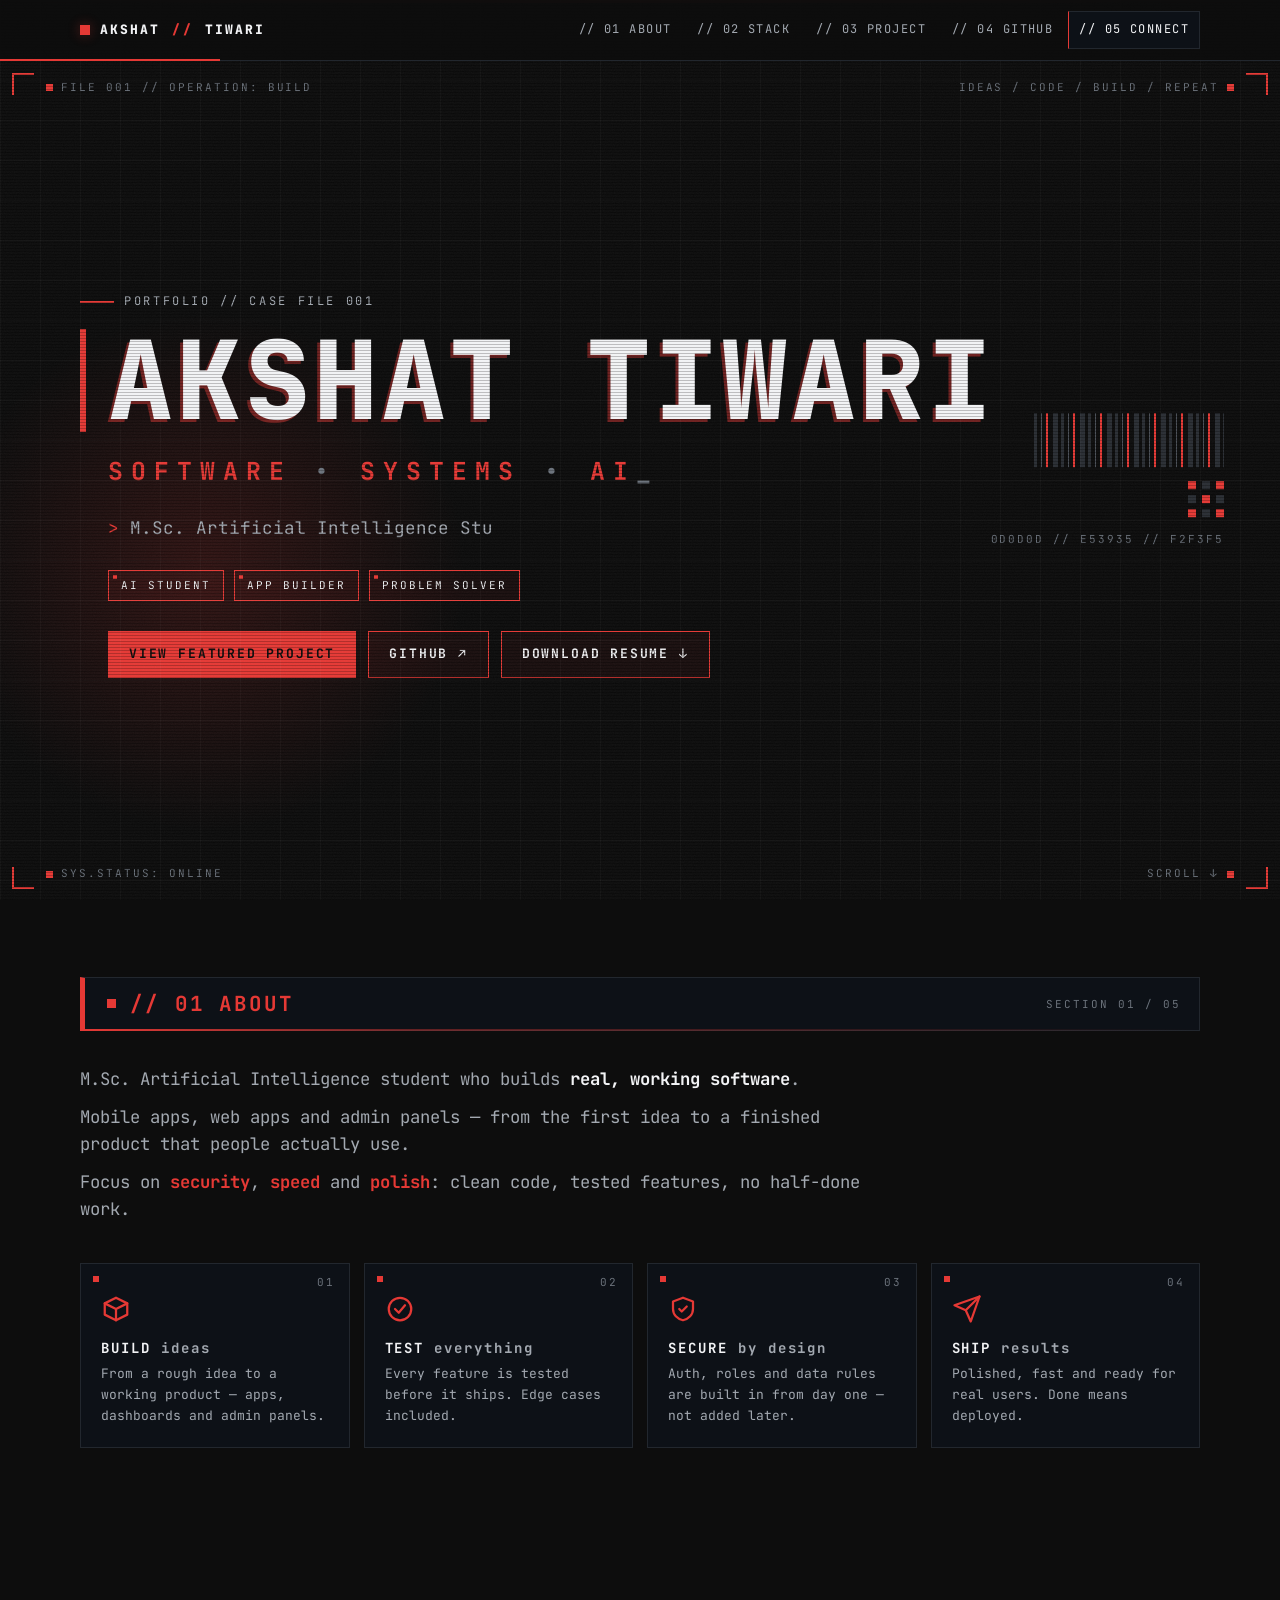
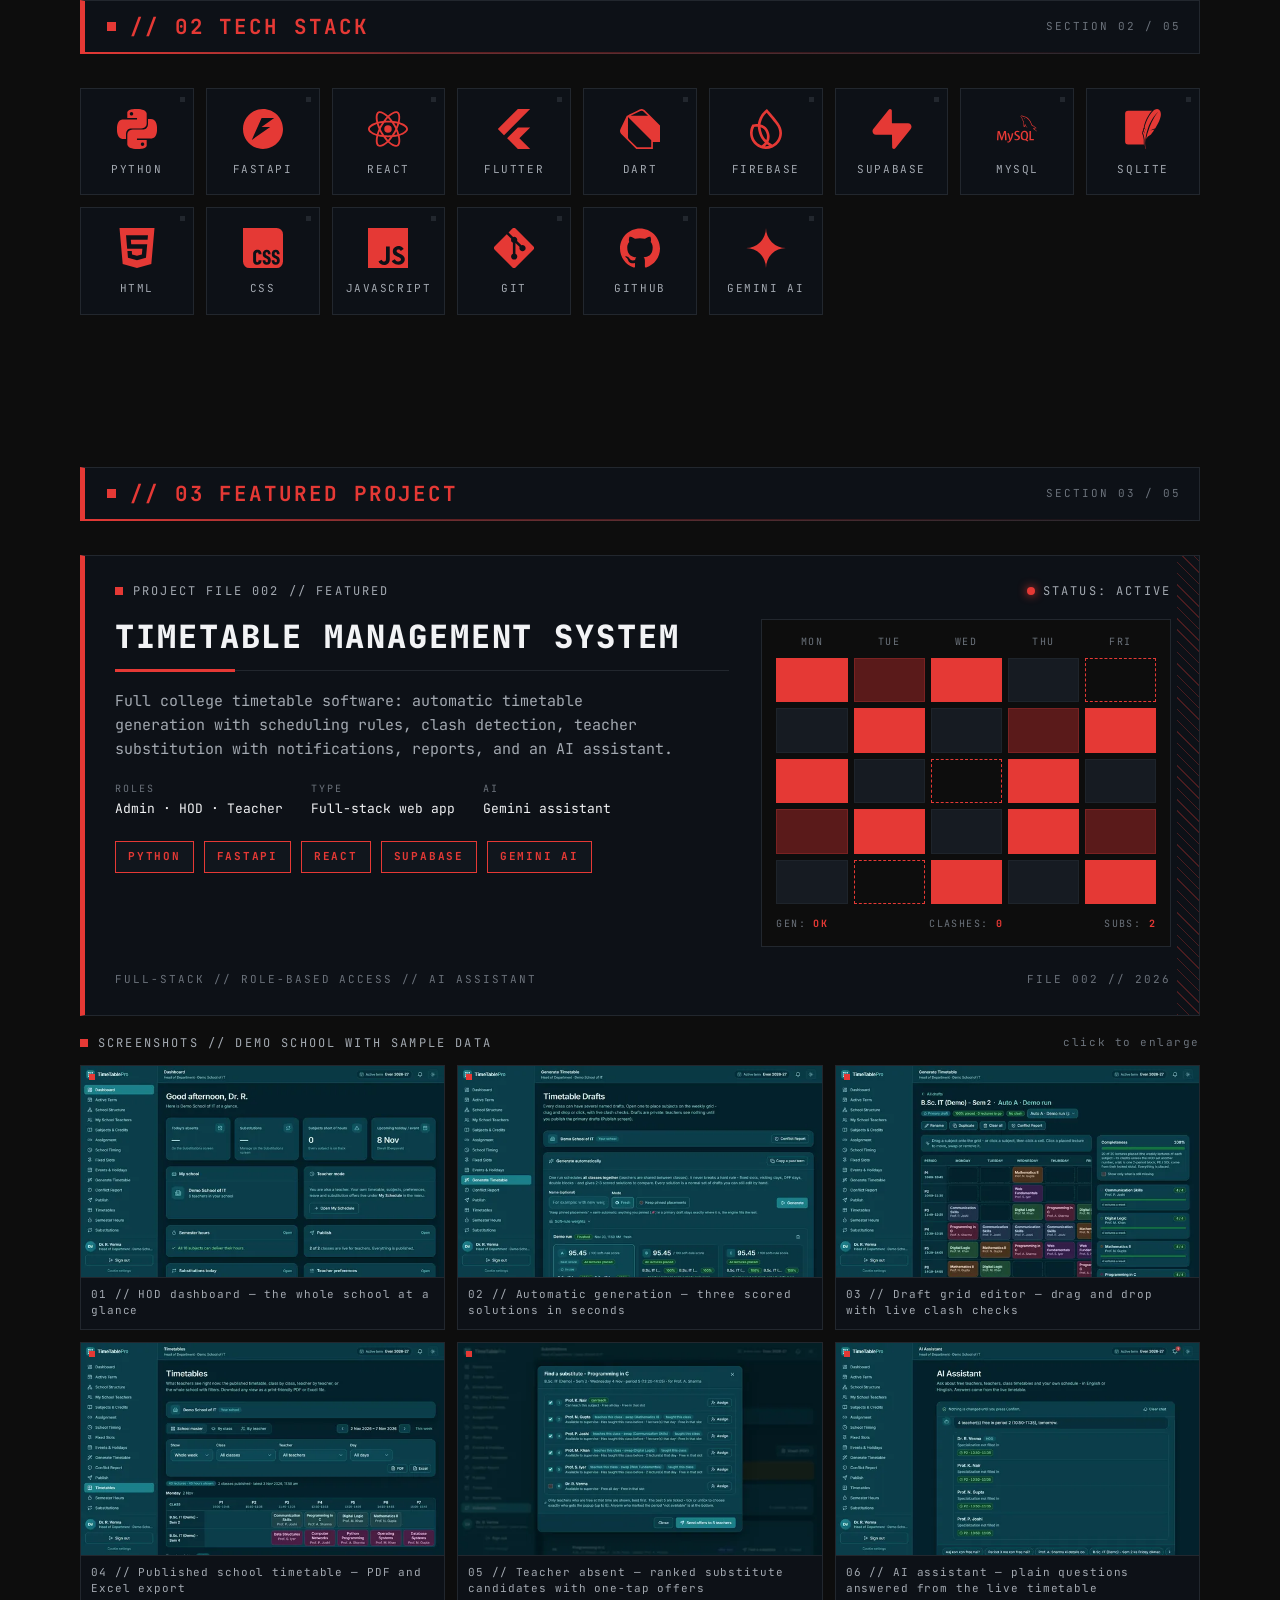
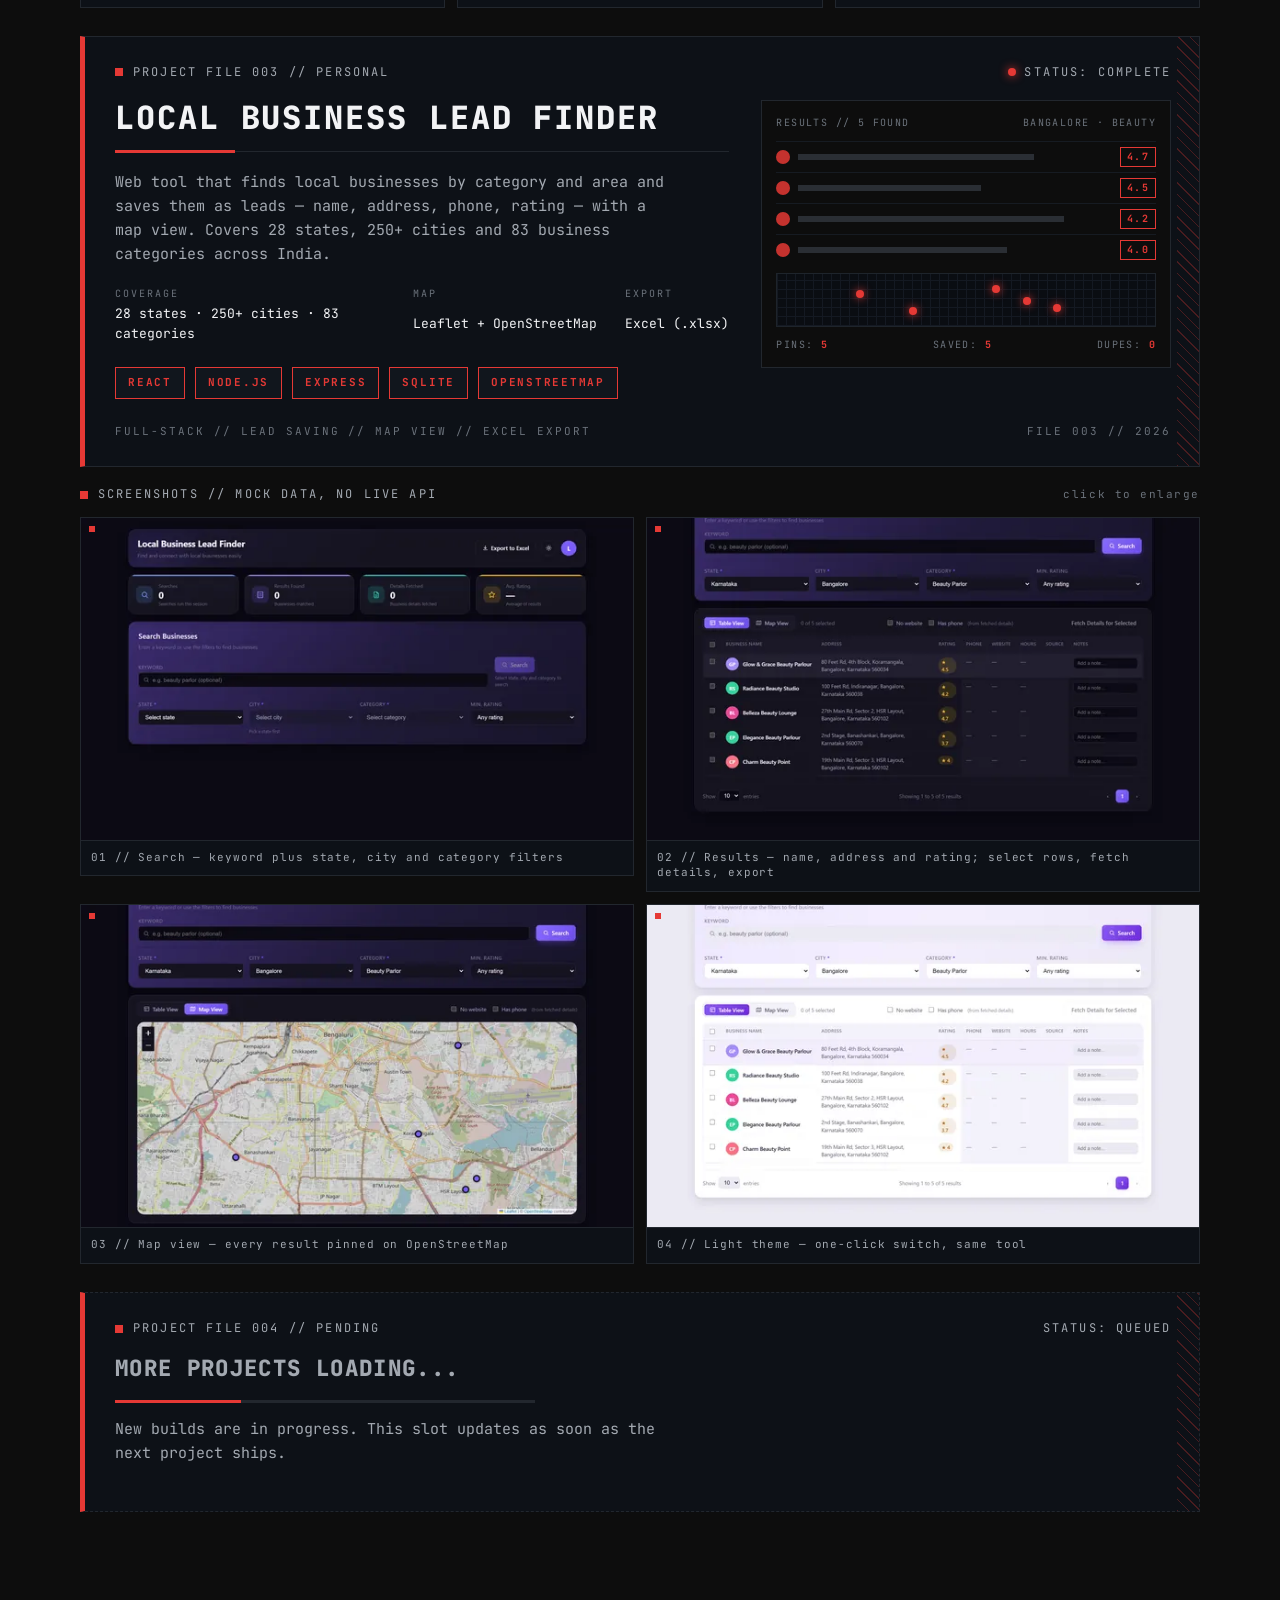
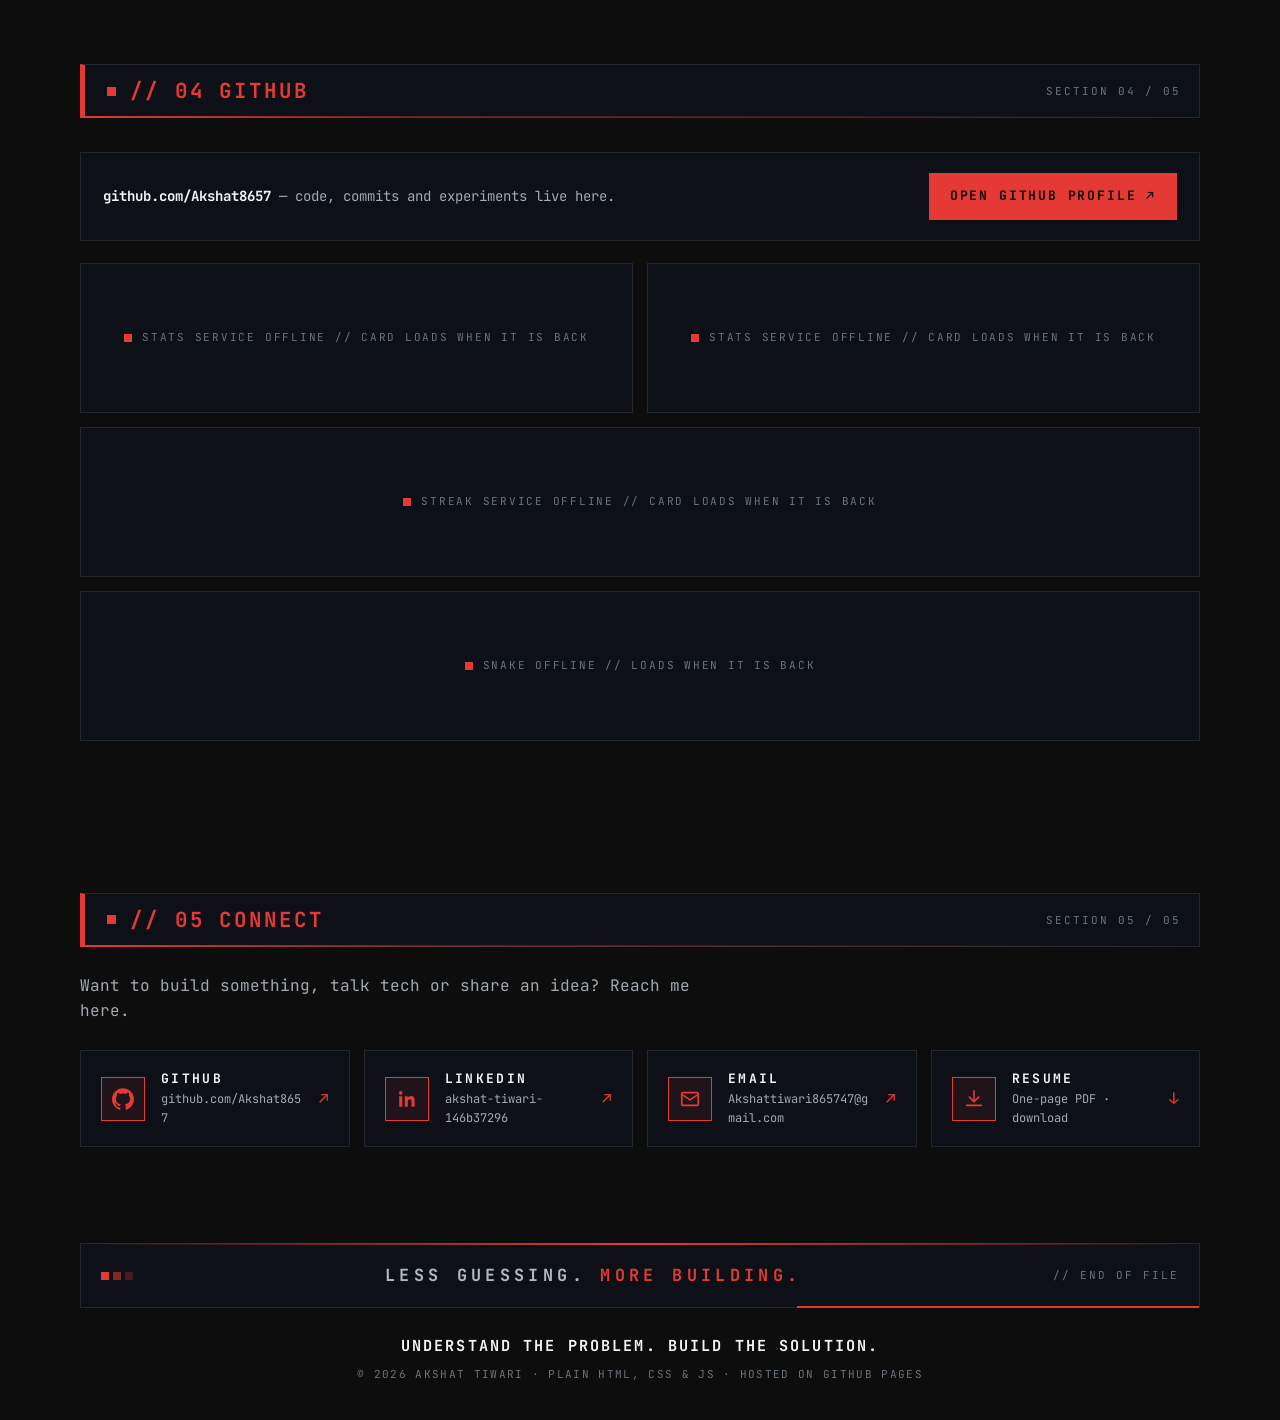
==== commit b6360cb8: "Projects: add Local Business Lead Finder card with screenshot gallery - index.html: second project c" ====
--- a/index.html
+++ b/index.html
@@ -203,8 +203,47 @@
         </ul>
       </div>
 
+      <article class="proj rv" aria-labelledby="proj2-title">
+        <p class="proj__top">PROJECT FILE 003 // PERSONAL <span class="proj__status"><i class="dot" aria-hidden="true"></i>STATUS: COMPLETE</span></p>
+        <div class="proj__grid">
+          <div>
+            <h3 class="proj__title" id="proj2-title">LOCAL BUSINESS LEAD FINDER</h3>
+            <div class="proj__rule" aria-hidden="true"></div>
+            <p class="proj__desc">Web tool that finds local businesses by category and area and saves them as leads — name, address, phone, rating — with a map view. Covers 28 states, 250+ cities and 83 business categories across India.</p>
+            <dl class="proj__meta">
+              <div><dt>COVERAGE</dt><dd>28 states · 250+ cities · 83 categories</dd></div>
+              <div><dt>MAP</dt><dd>Leaflet + OpenStreetMap</dd></div>
+              <div><dt>EXPORT</dt><dd>Excel (.xlsx)</dd></div>
+            </dl>
+            <ul class="tags" aria-label="Tech used">
+              <li>REACT</li><li>NODE.JS</li><li>EXPRESS</li><li>SQLITE</li><li>OPENSTREETMAP</li>
+            </ul>
+          </div>
+          <div class="lf" aria-hidden="true">
+            <div class="lf__head"><span>RESULTS // 5 FOUND</span><span>BANGALORE · BEAUTY</span></div>
+            <div class="lf__row"><i class="lf__av"></i><span class="lf__bar" style="width:62%"></span><b>4.7</b></div>
+            <div class="lf__row"><i class="lf__av"></i><span class="lf__bar" style="width:48%"></span><b>4.5</b></div>
+            <div class="lf__row"><i class="lf__av"></i><span class="lf__bar" style="width:70%"></span><b>4.2</b></div>
+            <div class="lf__row"><i class="lf__av"></i><span class="lf__bar" style="width:55%"></span><b>4.0</b></div>
+            <div class="lf__map"><i style="left:22%;top:38%"></i><i style="left:58%;top:30%"></i><i style="left:74%;top:66%"></i><i style="left:36%;top:72%"></i><i style="left:66%;top:52%"></i></div>
+            <div class="lf__foot"><span>PINS: <b>5</b></span><span>SAVED: <b>5</b></span><span>DUPES: <b>0</b></span></div>
+          </div>
+        </div>
+        <p class="proj__foot"><span>FULL-STACK // LEAD SAVING // MAP VIEW // EXCEL EXPORT</span><span>FILE 003 // 2026</span></p>
+      </article>
+
+      <div class="gallery gallery--two rv" id="gallery-leadfinder">
+        <p class="gallery__head">SCREENSHOTS // MOCK DATA, NO LIVE API <span class="gallery__hint">click to enlarge</span></p>
+        <ul class="gallery__grid" aria-label="Local Business Lead Finder screenshots">
+          <li><button class="gallery__item" type="button" data-full="assets/screenshots/leadfinder/01-search.webp" data-caption="Search — keyword plus state, city and category filters"><img src="assets/screenshots/leadfinder/01-search-thumb.webp" width="600" height="351" alt="Lead Finder search screen with keyword box and state, city, category and rating filters" loading="lazy"><span class="gallery__cap">01 // Search — keyword plus state, city and category filters</span></button></li>
+          <li><button class="gallery__item" type="button" data-full="assets/screenshots/leadfinder/02-results.webp" data-caption="Results — name, address and rating; select rows, fetch details, export"><img src="assets/screenshots/leadfinder/02-results-thumb.webp" width="600" height="351" alt="Results table listing businesses with address and rating, selection boxes and export button" loading="lazy"><span class="gallery__cap">02 // Results — name, address and rating; select rows, fetch details, export</span></button></li>
+          <li><button class="gallery__item" type="button" data-full="assets/screenshots/leadfinder/03-map.webp" data-caption="Map view — every result pinned on OpenStreetMap"><img src="assets/screenshots/leadfinder/03-map-thumb.webp" width="600" height="351" alt="Map view with result pins on an OpenStreetMap map of Bangalore" loading="lazy"><span class="gallery__cap">03 // Map view — every result pinned on OpenStreetMap</span></button></li>
+          <li><button class="gallery__item" type="button" data-full="assets/screenshots/leadfinder/04-light-theme.webp" data-caption="Light theme — one-click switch, same tool"><img src="assets/screenshots/leadfinder/04-light-theme-thumb.webp" width="600" height="351" alt="The results table in the light theme" loading="lazy"><span class="gallery__cap">04 // Light theme — one-click switch, same tool</span></button></li>
+        </ul>
+      </div>
+
       <article class="proj proj--soon rv" aria-label="More projects coming soon">
-        <p class="proj__top">PROJECT FILE 003 // PENDING <span class="proj__status">STATUS: QUEUED</span></p>
+        <p class="proj__top">PROJECT FILE 004 // PENDING <span class="proj__status">STATUS: QUEUED</span></p>
         <h3 class="proj__title">MORE PROJECTS LOADING...</h3>
         <div class="loading" aria-hidden="true"><i></i></div>
         <p class="proj__desc">New builds are in progress. This slot updates as soon as the next project ships.</p>
--- a/css/style.css
+++ b/css/style.css
@@ -287,6 +287,22 @@
 .lightbox__close:hover, .lightbox__nav:hover, .lightbox__close:focus-visible, .lightbox__nav:focus-visible { border-color: var(--red); color: var(--red-2); }
 body.lightbox-open { overflow: hidden; }
 
+.gallery + .proj { margin-top: 28px; }
+.gallery--two .gallery__grid { grid-template-columns: repeat(2, 1fr); }
+
+/* mini lead-list visual (pure CSS) for the Lead Finder card */
+.lf { border: 1px solid var(--line); background: var(--bg); padding: 14px; font-size: 10px; letter-spacing: .14em; color: var(--dim); }
+.lf__head, .lf__foot { display: flex; justify-content: space-between; gap: 8px; }
+.lf__head { margin-bottom: 10px; }
+.lf__foot { margin-top: 10px; }
+.lf__foot b { color: var(--red); font-weight: 700; }
+.lf__row { display: flex; align-items: center; gap: 8px; padding: 5px 0; border-top: 1px solid #161B22; }
+.lf__av { width: 14px; height: 14px; border-radius: 50%; background: var(--red); opacity: .85; flex: none; }
+.lf__bar { height: 6px; background: #2A2E34; }
+.lf__row b { margin-left: auto; padding: 1px 6px; border: 1px solid var(--red); color: var(--red); font-weight: 700; }
+.lf__map { position: relative; height: 54px; margin-top: 8px; background: repeating-linear-gradient(0deg, #141922 0 1px, transparent 1px 9px), repeating-linear-gradient(90deg, #141922 0 1px, transparent 1px 9px), #0A0D12; border: 1px solid #1E242B; }
+.lf__map i { position: absolute; width: 8px; height: 8px; margin: -4px 0 0 -4px; border-radius: 50%; background: var(--red); box-shadow: 0 0 8px var(--red); }
+
 /* placeholder for future projects */
 .proj--soon { margin-top: 18px; border-style: dashed; border-left-style: solid; opacity: .6; }
 .proj--soon:hover { opacity: .9; }
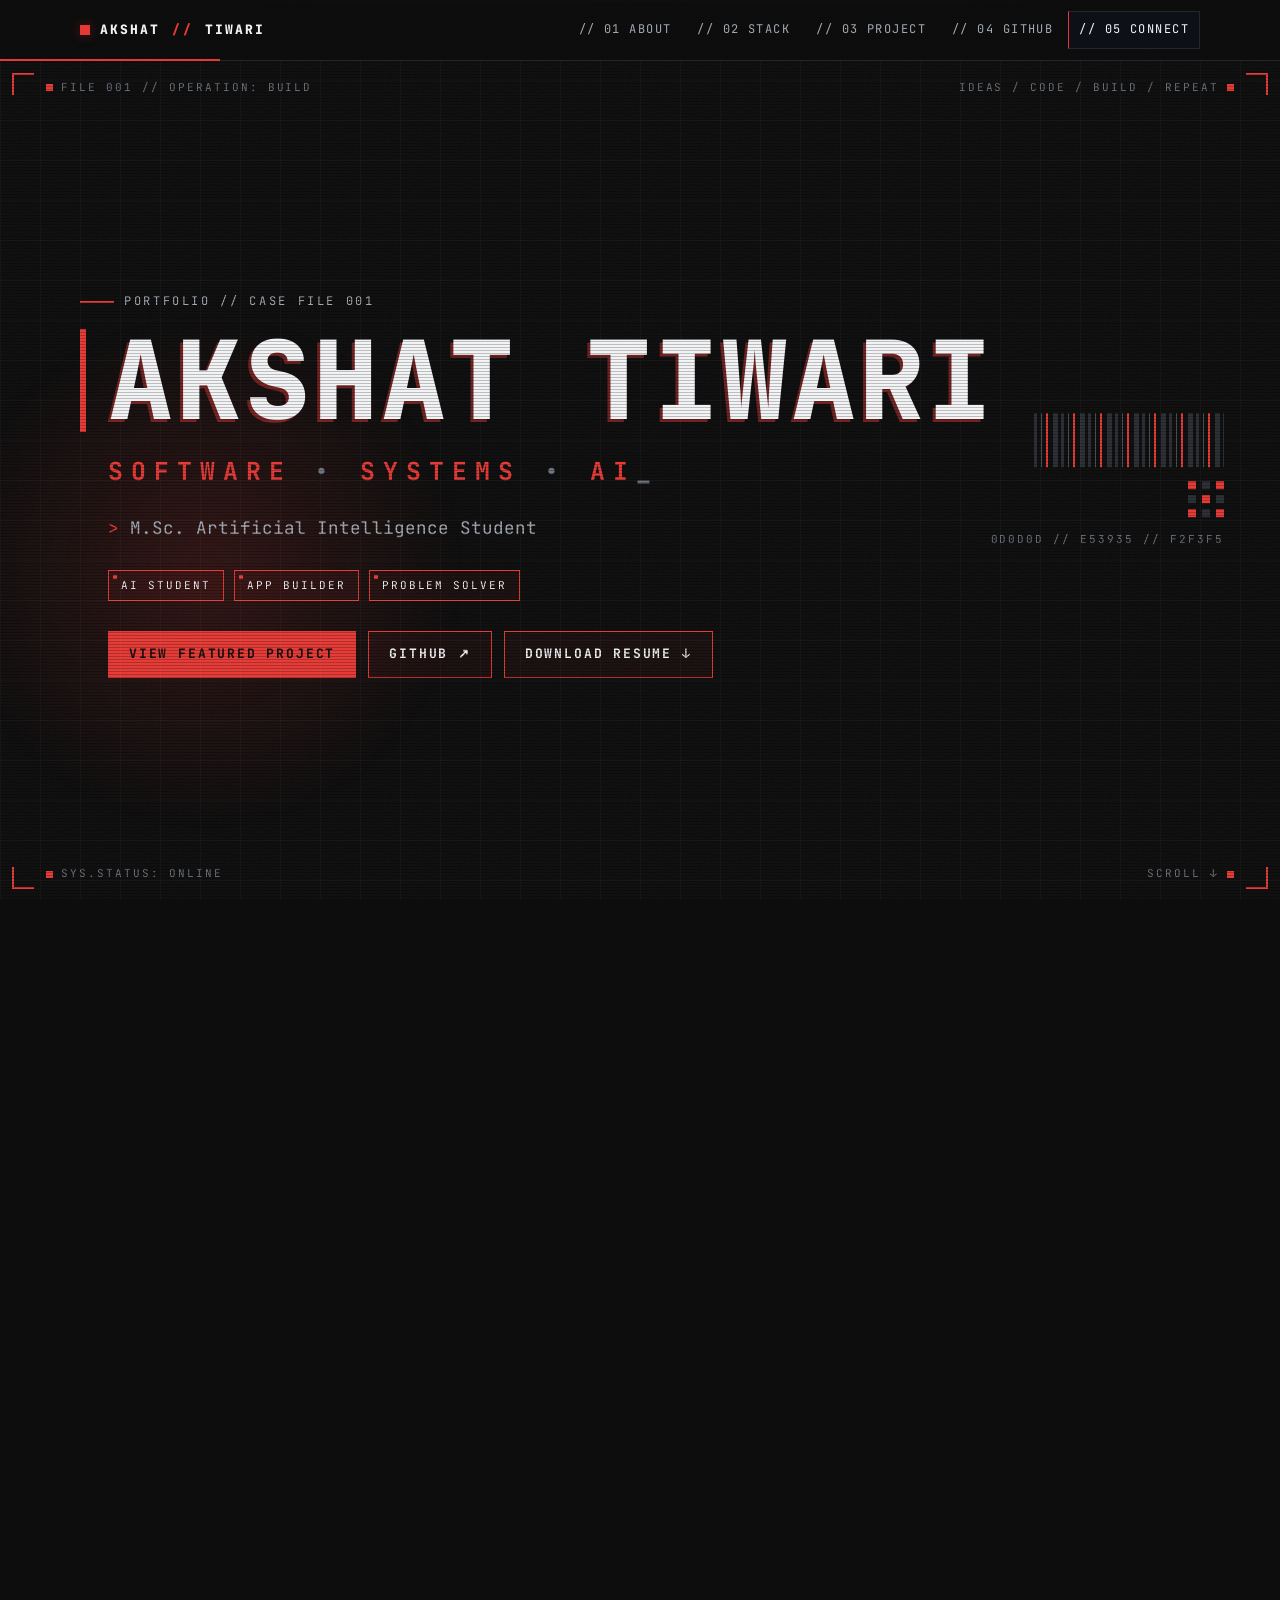
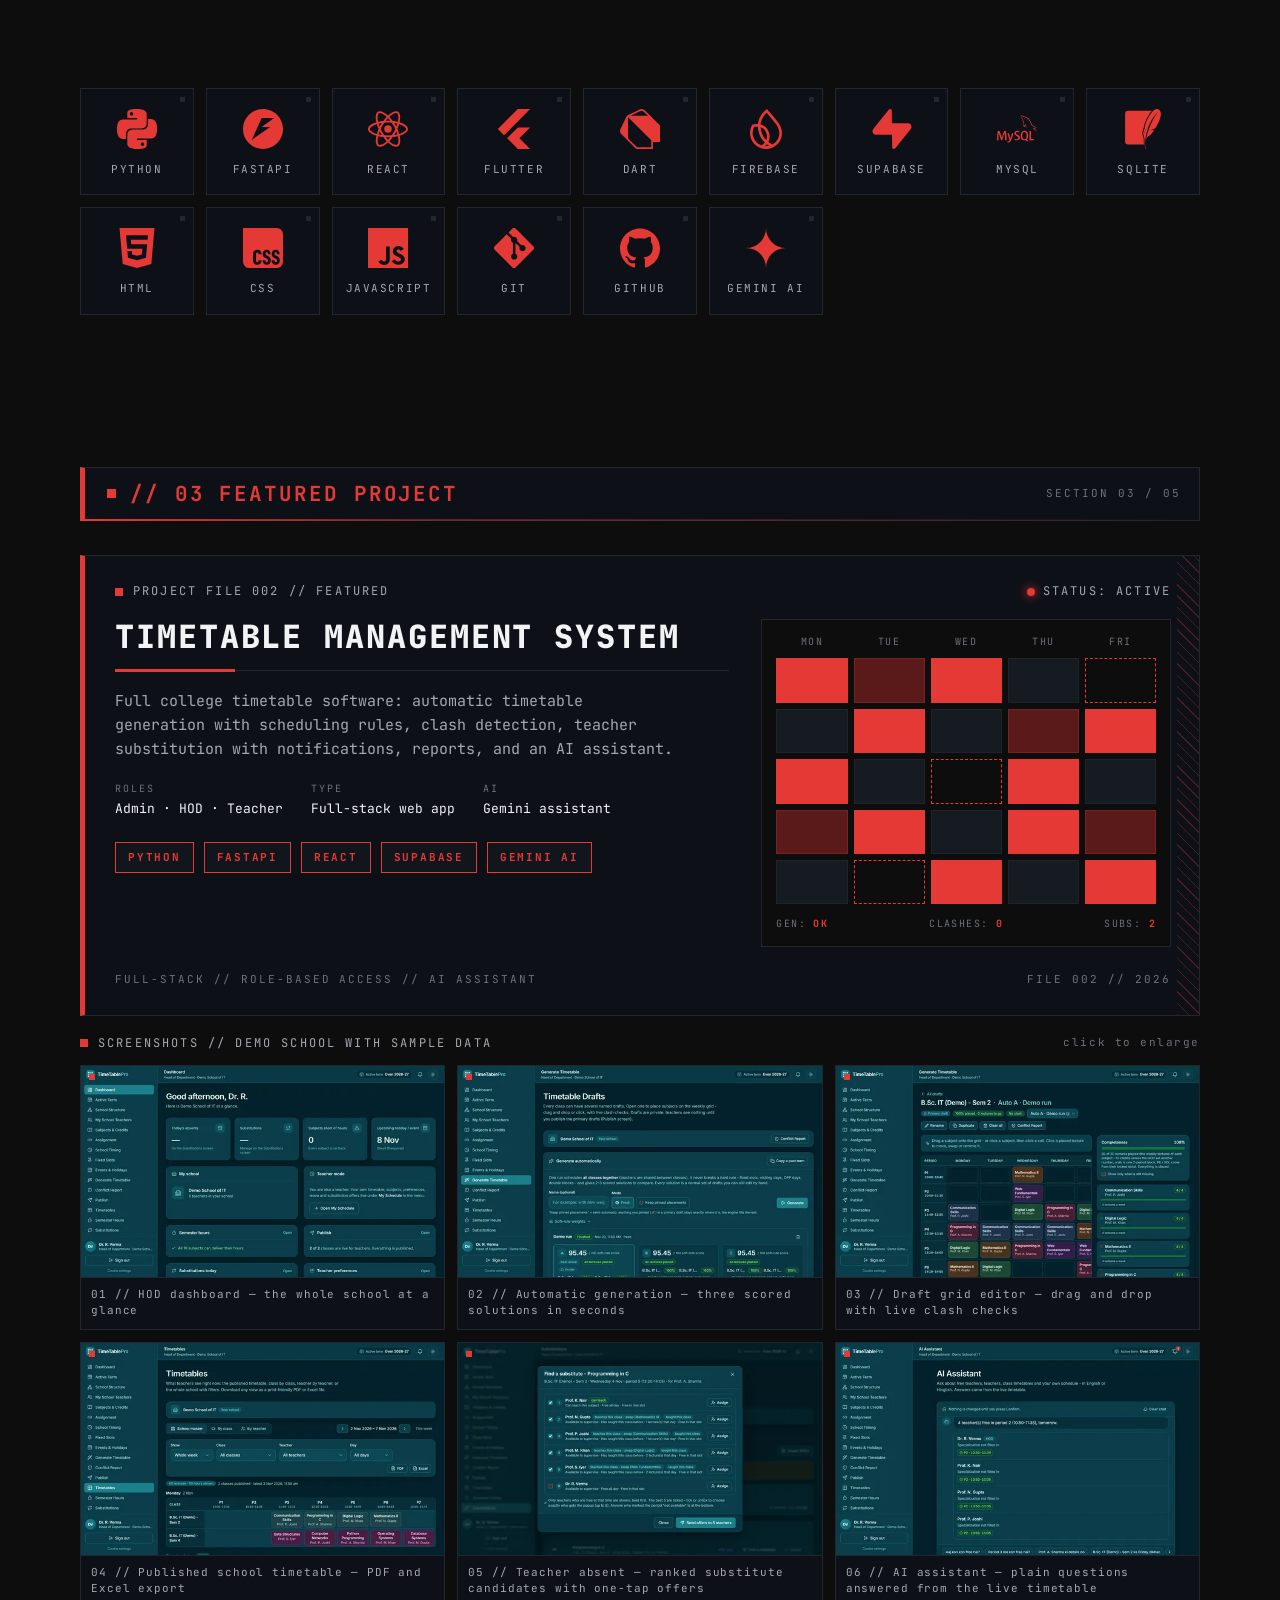
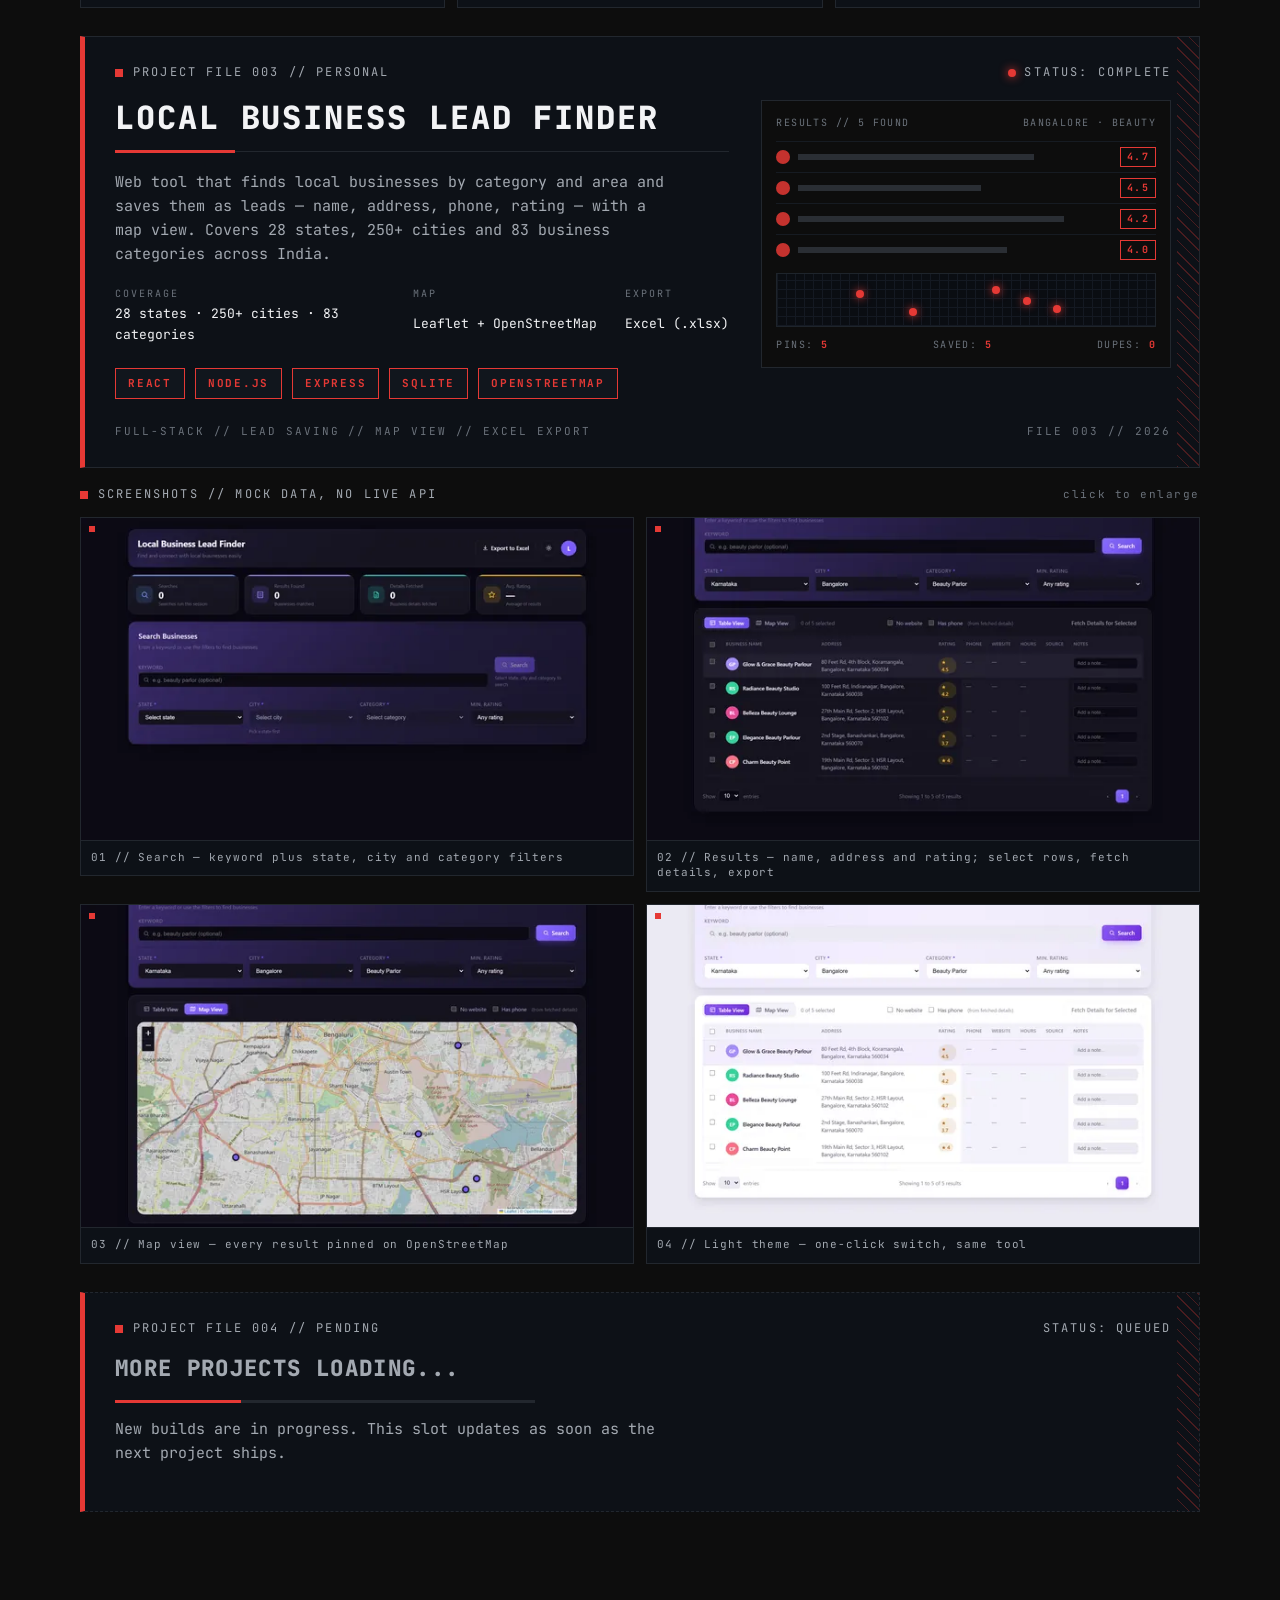
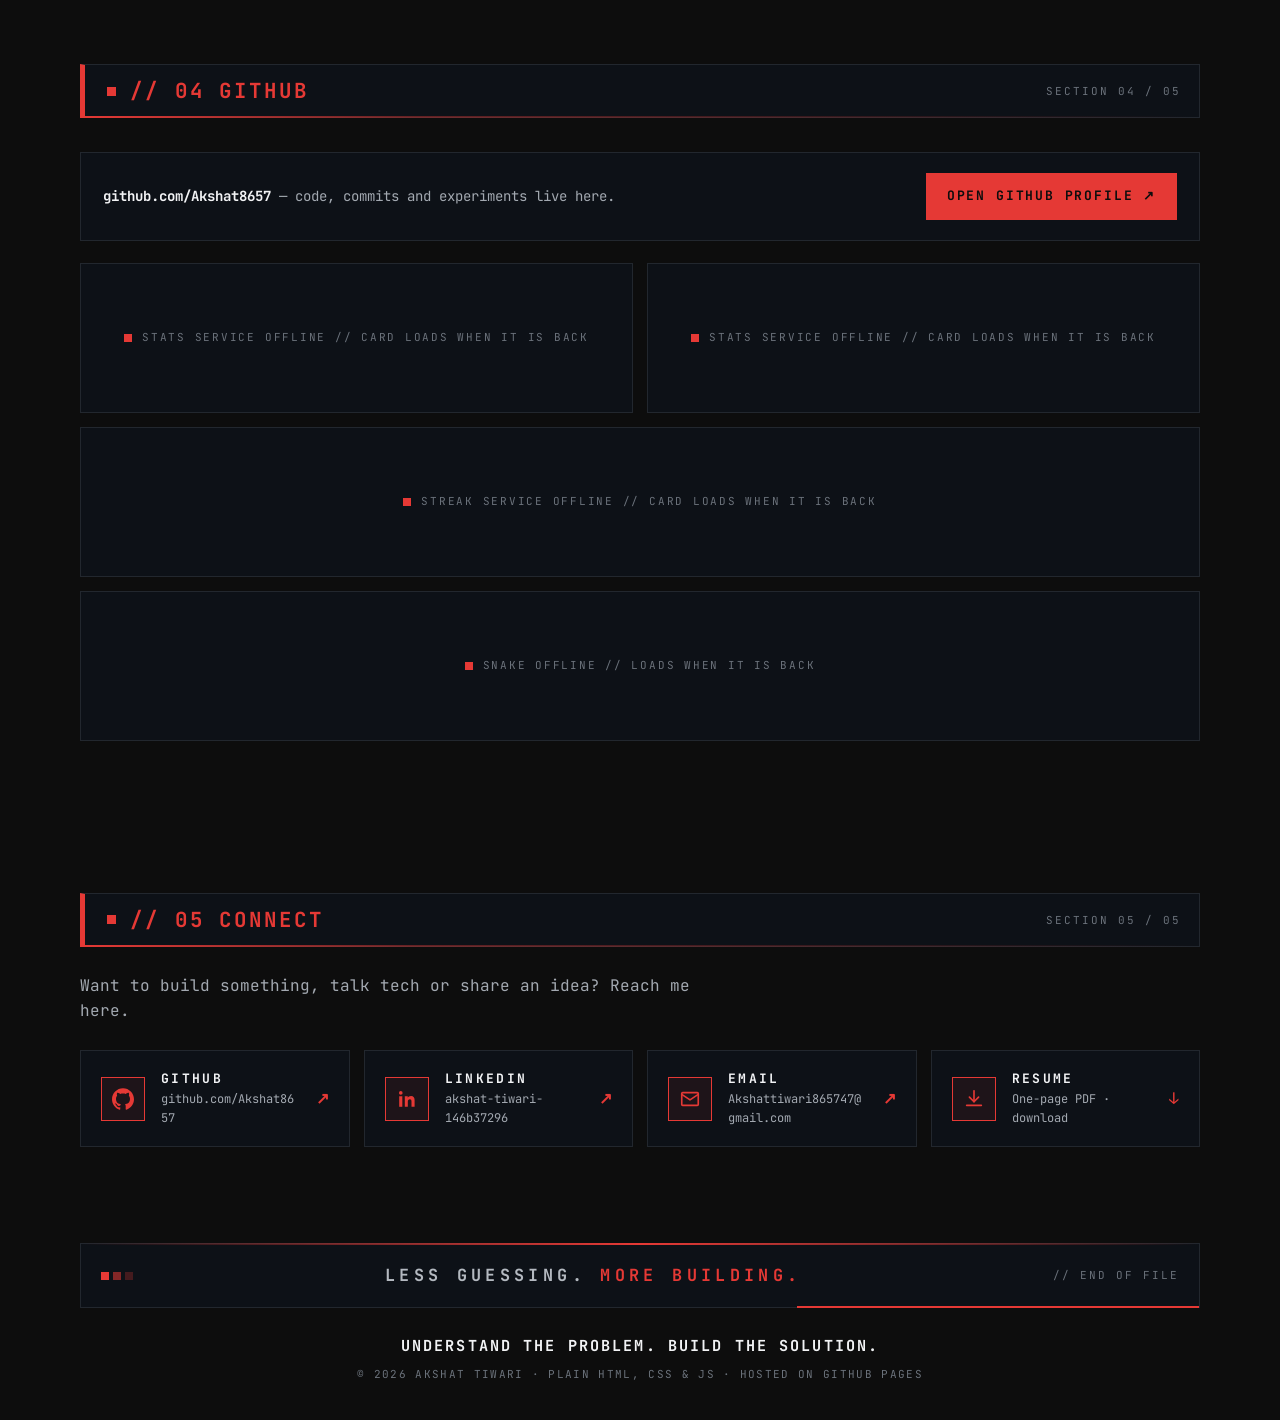
==== commit f4ba94e8: "Website animations: boot intro once per session, hero decode, staggered reveals, underline draw, car" ====
--- a/index.html
+++ b/index.html
@@ -24,14 +24,22 @@
 <link rel="icon" href="assets/favicon.svg" type="image/svg+xml">
 <link rel="icon" href="assets/favicon-32.png" sizes="32x32" type="image/png">
 <link rel="apple-touch-icon" href="assets/apple-touch-icon.png">
-<link rel="preconnect" href="https://fonts.googleapis.com">
-<link rel="preconnect" href="https://fonts.gstatic.com" crossorigin>
-<link href="https://fonts.googleapis.com/css2?family=JetBrains+Mono:wght@400;500;700;800&amp;display=swap" rel="stylesheet">
+<link rel="preload" href="assets/fonts/jetbrains-mono-latin.woff2" as="font" type="font/woff2" crossorigin>
 <link rel="stylesheet" href="css/style.css">
-<script>document.documentElement.classList.add('js');</script>
+<script>document.documentElement.classList.add('js');try{if(!sessionStorage.getItem('ak-boot')&&!matchMedia('(prefers-reduced-motion: reduce)').matches)document.documentElement.classList.add('intro');}catch(e){}</script>
 </head>
 <body>
 <a class="skip" href="#main">Skip to content</a>
+
+<!-- boot intro: shown once per browser session (html.intro), typed by js/main.js, skippable by click/tap/key -->
+<div class="boot" id="boot" aria-hidden="true">
+  <div class="boot__box">
+    <p class="boot__tag"><b>AKSHAT // TIWARI</b><span>CASE FILE 001</span></p>
+    <pre class="boot__log"><span id="boot-log"></span><i class="boot__cur"></i></pre>
+    <div class="boot__bar"><i></i></div>
+    <p class="boot__skip">CLICK, TAP OR PRESS ANY KEY TO SKIP</p>
+  </div>
+</div>
 
 <!-- texture layers: grid, noise, scanlines, moving red line (CSS only) -->
 <div class="fx fx--grid" aria-hidden="true"></div>
@@ -61,10 +69,10 @@
     <span class="brk tr" aria-hidden="true"></span>
     <span class="brk bl" aria-hidden="true"></span>
     <span class="brk br" aria-hidden="true"></span>
-    <p class="hero__corner tl">FILE 001 // OPERATION: BUILD</p>
-    <p class="hero__corner tr">IDEAS / CODE / BUILD / REPEAT</p>
-    <p class="hero__corner bl">SYS.STATUS: ONLINE</p>
-    <p class="hero__corner br">SCROLL ↓</p>
+    <p class="hero__corner tl" style="--i:0">FILE 001 // OPERATION: BUILD</p>
+    <p class="hero__corner tr" style="--i:1">IDEAS / CODE / BUILD / REPEAT</p>
+    <p class="hero__corner bl" style="--i:2">SYS.STATUS: ONLINE</p>
+    <p class="hero__corner br" style="--i:3">SCROLL ↓</p>
     <div class="hero__glow" aria-hidden="true"></div>
 
     <div class="wrap hero__in">
@@ -101,26 +109,26 @@
           <p>Mobile apps, web apps and admin panels — from the first idea to a finished product that people actually use.</p>
           <p>Focus on <b class="k">security</b>, <b class="k">speed</b> and <b class="k">polish</b>: clean code, tested features, no half-done work.</p>
         </div>
-        <div class="cards4">
-          <article class="card rv">
+        <div class="cards4 rv" data-stagger>
+          <article class="card">
             <span class="card__num">01</span>
             <svg class="card__icon" viewBox="0 0 24 24" fill="none" stroke="currentColor" stroke-width="1.8" stroke-linecap="round" stroke-linejoin="round" aria-hidden="true"><path d="M12 3 3 7.5v9L12 21l9-4.5v-9L12 3z"/><path d="M3 7.5 12 12l9-4.5M12 12v9"/></svg>
             <h3><b>BUILD</b> ideas</h3>
             <p>From a rough idea to a working product — apps, dashboards and admin panels.</p>
           </article>
-          <article class="card rv d1">
+          <article class="card">
             <span class="card__num">02</span>
             <svg class="card__icon" viewBox="0 0 24 24" fill="none" stroke="currentColor" stroke-width="1.8" stroke-linecap="round" stroke-linejoin="round" aria-hidden="true"><circle cx="12" cy="12" r="9"/><path d="m8 12 3 3 5-6"/></svg>
             <h3><b>TEST</b> everything</h3>
             <p>Every feature is tested before it ships. Edge cases included.</p>
           </article>
-          <article class="card rv d2">
+          <article class="card">
             <span class="card__num">03</span>
             <svg class="card__icon" viewBox="0 0 24 24" fill="none" stroke="currentColor" stroke-width="1.8" stroke-linecap="round" stroke-linejoin="round" aria-hidden="true"><path d="M12 3l8 3v6c0 4.6-3.4 8-8 9-4.6-1-8-4.4-8-9V6z"/><path d="m9 12 2 2 4-4"/></svg>
             <h3><b>SECURE</b> by design</h3>
             <p>Auth, roles and data rules are built in from day one — not added later.</p>
           </article>
-          <article class="card rv d3">
+          <article class="card">
             <span class="card__num">04</span>
             <svg class="card__icon" viewBox="0 0 24 24" fill="none" stroke="currentColor" stroke-width="1.8" stroke-linecap="round" stroke-linejoin="round" aria-hidden="true"><path d="M22 2 11 13"/><path d="M22 2 15 22l-4-9-9-4z"/></svg>
             <h3><b>SHIP</b> results</h3>
@@ -135,7 +143,7 @@
   <section class="sec" id="stack" aria-labelledby="stack-h">
     <div class="wrap">
       <h2 class="sec__head rv" id="stack-h">// 02 TECH STACK <span class="sec__tag">SECTION 02 / 05</span></h2>
-      <ul class="stack rv">
+      <ul class="stack rv" data-stagger>
         <li class="tile"><img src="assets/icons/python.svg" alt="" width="40" height="40" loading="lazy"><span>PYTHON</span></li>
         <li class="tile"><img src="assets/icons/fastapi.svg" alt="" width="40" height="40" loading="lazy"><span>FASTAPI</span></li>
         <li class="tile"><img src="assets/icons/react.svg" alt="" width="40" height="40" loading="lazy"><span>REACT</span></li>
@@ -160,7 +168,7 @@
     <div class="wrap">
       <h2 class="sec__head rv" id="project-h">// 03 FEATURED PROJECT <span class="sec__tag">SECTION 03 / 05</span></h2>
 
-      <article class="proj rv" aria-labelledby="proj-title">
+      <article class="proj rv" data-tilt aria-labelledby="proj-title">
         <p class="proj__top">PROJECT FILE 002 // FEATURED <span class="proj__status"><i class="dot" aria-hidden="true"></i>STATUS: ACTIVE</span></p>
         <div class="proj__grid">
           <div>
@@ -193,7 +201,7 @@
 
       <div class="gallery rv" id="gallery">
         <p class="gallery__head">SCREENSHOTS // DEMO SCHOOL WITH SAMPLE DATA <span class="gallery__hint">click to enlarge</span></p>
-        <ul class="gallery__grid" aria-label="Timetable Management System screenshots">
+        <ul class="gallery__grid" data-stagger aria-label="Timetable Management System screenshots">
           <li><button class="gallery__item" type="button" data-full="assets/screenshots/01-dashboard.webp" data-caption="HOD dashboard — the whole school at a glance"><img src="assets/screenshots/01-dashboard-thumb.webp" width="600" height="351" alt="HOD dashboard: today's absents, substitutions, subjects short of hours, publish status" loading="lazy"><span class="gallery__cap">01 // HOD dashboard — the whole school at a glance</span></button></li>
           <li><button class="gallery__item" type="button" data-full="assets/screenshots/02-generation.webp" data-caption="Automatic generation — three scored solutions in seconds"><img src="assets/screenshots/02-generation-thumb.webp" width="600" height="351" alt="Generate Timetable screen with a finished run and three scored solutions A, B and C" loading="lazy"><span class="gallery__cap">02 // Automatic generation — three scored solutions in seconds</span></button></li>
           <li><button class="gallery__item" type="button" data-full="assets/screenshots/03-grid-editor.webp" data-caption="Draft grid editor — drag and drop with live clash checks"><img src="assets/screenshots/03-grid-editor-thumb.webp" width="600" height="351" alt="Weekly draft grid editor showing placed lectures per period and day with completeness 100%" loading="lazy"><span class="gallery__cap">03 // Draft grid editor — drag and drop with live clash checks</span></button></li>
@@ -203,7 +211,7 @@
         </ul>
       </div>
 
-      <article class="proj rv" aria-labelledby="proj2-title">
+      <article class="proj rv" data-tilt aria-labelledby="proj2-title">
         <p class="proj__top">PROJECT FILE 003 // PERSONAL <span class="proj__status"><i class="dot" aria-hidden="true"></i>STATUS: COMPLETE</span></p>
         <div class="proj__grid">
           <div>
@@ -211,7 +219,7 @@
             <div class="proj__rule" aria-hidden="true"></div>
             <p class="proj__desc">Web tool that finds local businesses by category and area and saves them as leads — name, address, phone, rating — with a map view. Covers 28 states, 250+ cities and 83 business categories across India.</p>
             <dl class="proj__meta">
-              <div><dt>COVERAGE</dt><dd>28 states · 250+ cities · 83 categories</dd></div>
+              <div><dt>COVERAGE</dt><dd><span data-count="28">28</span> states · <span data-count="250" data-suffix="+">250+</span> cities · <span data-count="83">83</span> categories</dd></div>
               <div><dt>MAP</dt><dd>Leaflet + OpenStreetMap</dd></div>
               <div><dt>EXPORT</dt><dd>Excel (.xlsx)</dd></div>
             </dl>
@@ -234,7 +242,7 @@
 
       <div class="gallery gallery--two rv" id="gallery-leadfinder">
         <p class="gallery__head">SCREENSHOTS // MOCK DATA, NO LIVE API <span class="gallery__hint">click to enlarge</span></p>
-        <ul class="gallery__grid" aria-label="Local Business Lead Finder screenshots">
+        <ul class="gallery__grid" data-stagger aria-label="Local Business Lead Finder screenshots">
           <li><button class="gallery__item" type="button" data-full="assets/screenshots/leadfinder/01-search.webp" data-caption="Search — keyword plus state, city and category filters"><img src="assets/screenshots/leadfinder/01-search-thumb.webp" width="600" height="351" alt="Lead Finder search screen with keyword box and state, city, category and rating filters" loading="lazy"><span class="gallery__cap">01 // Search — keyword plus state, city and category filters</span></button></li>
           <li><button class="gallery__item" type="button" data-full="assets/screenshots/leadfinder/02-results.webp" data-caption="Results — name, address and rating; select rows, fetch details, export"><img src="assets/screenshots/leadfinder/02-results-thumb.webp" width="600" height="351" alt="Results table listing businesses with address and rating, selection boxes and export button" loading="lazy"><span class="gallery__cap">02 // Results — name, address and rating; select rows, fetch details, export</span></button></li>
           <li><button class="gallery__item" type="button" data-full="assets/screenshots/leadfinder/03-map.webp" data-caption="Map view — every result pinned on OpenStreetMap"><img src="assets/screenshots/leadfinder/03-map-thumb.webp" width="600" height="351" alt="Map view with result pins on an OpenStreetMap map of Bangalore" loading="lazy"><span class="gallery__cap">03 // Map view — every result pinned on OpenStreetMap</span></button></li>
@@ -260,7 +268,7 @@
           <p><b>github.com/Akshat8657</b> — code, commits and experiments live here.</p>
           <a class="btn btn--solid" href="https://github.com/Akshat8657" target="_blank" rel="noopener">OPEN GITHUB PROFILE ↗</a>
         </div>
-        <div class="gh__cards rv d1">
+        <div class="gh__cards rv" data-stagger>
           <figure class="stat">
             <img src="https://github-readme-stats.vercel.app/api?username=Akshat8657&amp;show_icons=true&amp;hide_border=true&amp;bg_color=0D1117&amp;title_color=E53935&amp;text_color=FFFFFF&amp;icon_color=E53935&amp;ring_color=E53935" alt="GitHub stats card for Akshat8657" loading="lazy" data-stat>
             <figcaption class="stat__off">STATS SERVICE OFFLINE // CARD LOADS WHEN IT IS BACK</figcaption>
@@ -287,23 +295,23 @@
     <div class="wrap">
       <h2 class="sec__head rv" id="connect-h">// 05 CONNECT <span class="sec__tag">SECTION 05 / 05</span></h2>
       <p class="connect__lead rv">Want to build something, talk tech or share an idea? Reach me here.</p>
-      <div class="connect">
-        <a class="cbtn rv" href="https://github.com/Akshat8657" target="_blank" rel="noopener">
+      <div class="connect rv" data-stagger>
+        <a class="cbtn" href="https://github.com/Akshat8657" target="_blank" rel="noopener">
           <span class="cbtn__ico"><img src="assets/icons/github.svg" alt="" width="22" height="22"></span>
           <span><b>GITHUB</b><small>github.com/Akshat8657</small></span>
           <span class="cbtn__arrow" aria-hidden="true">↗</span>
         </a>
-        <a class="cbtn rv d1" href="https://www.linkedin.com/in/akshat-tiwari-146b37296/" target="_blank" rel="noopener">
+        <a class="cbtn" href="https://www.linkedin.com/in/akshat-tiwari-146b37296/" target="_blank" rel="noopener">
           <span class="cbtn__ico"><svg viewBox="0 0 24 24" aria-hidden="true"><rect x="3.5" y="9" width="3.4" height="11.5" fill="currentColor"/><circle cx="5.2" cy="5.4" r="2" fill="currentColor"/><path d="M9.6 9h3.2v1.6c.6-1 1.9-1.9 3.6-1.9 2.8 0 3.9 1.8 3.9 4.5v7.3h-3.4v-5.7c0-1.5-.5-2.4-1.8-2.4-1.4 0-2.2 1-2.2 2.5v5.6H9.6z" fill="currentColor"/></svg></span>
           <span><b>LINKEDIN</b><small>akshat-tiwari-146b37296</small></span>
           <span class="cbtn__arrow" aria-hidden="true">↗</span>
         </a>
-        <a class="cbtn rv d2" href="mailto:Akshattiwari865747@gmail.com">
+        <a class="cbtn" href="mailto:Akshattiwari865747@gmail.com">
           <span class="cbtn__ico"><svg viewBox="0 0 24 24" fill="none" stroke="currentColor" stroke-width="1.8" stroke-linecap="round" stroke-linejoin="round" aria-hidden="true"><rect x="3" y="5" width="18" height="14" rx="1"/><path d="m3 7 9 6 9-6"/></svg></span>
           <span><b>EMAIL</b><small>Akshattiwari865747@gmail.com</small></span>
           <span class="cbtn__arrow" aria-hidden="true">↗</span>
         </a>
-        <a class="cbtn rv d3" href="assets/Akshat_Tiwari_Resume.pdf" download="Akshat_Tiwari_Resume.pdf">
+        <a class="cbtn" href="assets/Akshat_Tiwari_Resume.pdf" download="Akshat_Tiwari_Resume.pdf">
           <span class="cbtn__ico"><svg viewBox="0 0 24 24" fill="none" stroke="currentColor" stroke-width="1.8" stroke-linecap="round" stroke-linejoin="round" aria-hidden="true"><path d="M12 3v12"/><path d="m7 10 5 5 5-5"/><path d="M4 19h16"/></svg></span>
           <span><b>RESUME</b><small>One-page PDF · download</small></span>
           <span class="cbtn__arrow" aria-hidden="true">↓</span>
--- a/css/style.css
+++ b/css/style.css
@@ -2,6 +2,17 @@
    Akshat Tiwari — portfolio · dark cyberpunk / case-file theme
    Plain CSS, no framework. Colours: #0D0D0D bg · #E53935 accent · light text
    ========================================================================== */
+
+/* JetBrains Mono (SIL OFL 1.1, see assets/fonts/OFL.txt) is self-hosted: one latin variable woff2 preloaded from <head>,
+   no third-party stylesheet on the critical rendering path. Same subset Google Fonts served before. */
+@font-face {
+  font-family: 'JetBrains Mono';
+  font-style: normal;
+  font-weight: 100 800;
+  font-display: swap;
+  src: url(../assets/fonts/jetbrains-mono-latin.woff2) format('woff2');
+  unicode-range: U+0000-00FF, U+0131, U+0152-0153, U+02BB-02BC, U+02C6, U+02DA, U+02DC, U+0304, U+0308, U+0329, U+2000-206F, U+20AC, U+2122, U+2191, U+2193, U+2212, U+2215, U+FEFF, U+FFFD;
+}
 
 :root {
   --bg: #0D0D0D;
@@ -158,14 +169,19 @@
 
 /* ---------- buttons ---------- */
 .btn {
+  position: relative; isolation: isolate; overflow: hidden;
   display: inline-flex; align-items: center; justify-content: center; gap: 10px;
   padding: 12px 20px; border: 1px solid var(--red); color: var(--text);
   background: rgba(229, 57, 53, .06); font-size: 13px; font-weight: 700; letter-spacing: .14em; white-space: nowrap;
-  transition: transform .25s ease, box-shadow .25s ease, background .25s ease, color .25s ease;
-}
-.btn:hover { color: #fff; background: rgba(229, 57, 53, .16); transform: translateY(-2px); box-shadow: 0 0 0 1px var(--red-dim), 0 8px 28px rgba(229, 57, 53, .22); }
+  transition: transform .25s ease, box-shadow .25s ease, color .25s ease;
+}
+/* hover = one red fill sweep, left to right (transform only); used on every button-like control */
+.btn::before { content: ""; position: absolute; inset: 0; z-index: -1; background: var(--red); transform: translateX(-101%); transition: transform .28s cubic-bezier(.2, .7, .2, 1); }
+.btn:hover::before, .btn:focus-visible::before { transform: translateX(0); }
+.btn:hover { color: #0D0D0D; transform: translateY(-2px); box-shadow: 0 0 0 1px var(--red-dim), 0 8px 28px rgba(229, 57, 53, .22); }
 .btn--solid { background: var(--red); color: #0D0D0D; }
-.btn--solid:hover { background: var(--red-2); color: #0D0D0D; }
+.btn--solid::before { background: var(--red-2); }
+.btn--solid:hover { color: #0D0D0D; }
 
 /* ---------- sections ---------- */
 .sec { padding: 76px 0; }
@@ -175,7 +191,10 @@
   font-size: clamp(1rem, 2.2vw, 1.3rem); font-weight: 700; letter-spacing: .14em; color: var(--red); text-transform: uppercase;
 }
 .sec__head::before { content: ""; width: 9px; height: 9px; background: var(--red); flex: none; }
-.sec__head::after { content: ""; position: absolute; left: -5px; right: 0; bottom: -1px; height: 2px; background: linear-gradient(90deg, var(--red), rgba(229, 57, 53, .4) 30%, transparent); }
+.sec__head::after { content: ""; position: absolute; left: -5px; right: 0; bottom: -1px; height: 2px; background: linear-gradient(90deg, var(--red), rgba(229, 57, 53, .4) 30%, transparent); transform-origin: left; }
+/* the underline draws itself left to right when the header scrolls into view */
+.js .sec__head::after { transform: scaleX(0); transition: transform .3s cubic-bezier(.2, .7, .2, 1) .15s; }
+.js .sec__head.in::after { transform: scaleX(1); }
 .sec__tag { margin-left: auto; font-size: 11px; font-weight: 400; letter-spacing: .18em; color: var(--dim); white-space: nowrap; }
 
 /* ---------- cards (shared) ---------- */
@@ -208,18 +227,28 @@
   transition: transform .3s ease, border-color .3s ease, box-shadow .3s ease, color .3s ease;
 }
 .tile::after { content: ""; position: absolute; right: 8px; top: 8px; width: 5px; height: 5px; background: var(--line); transition: background .3s; }
-.tile img { width: 40px; height: 40px; transition: filter .3s ease, transform .3s ease; }
+.tile img { width: 40px; height: 40px; transition: filter .25s ease, transform .25s cubic-bezier(.2, .7, .2, 1); }
 .tile:hover { transform: translateY(-4px); border-color: var(--red); color: var(--text); box-shadow: 0 0 0 1px rgba(229, 57, 53, .25), 0 12px 30px rgba(229, 57, 53, .14); }
-.tile:hover img { filter: brightness(0) invert(1); transform: scale(1.08); }
+.tile:hover img { filter: brightness(0) invert(1); transform: scale(1.03); }
 .tile:hover::after { background: var(--red); }
 
 /* ---------- featured project ---------- */
 .proj {
   position: relative; background: var(--panel); border: 1px solid var(--line); border-left: 5px solid var(--red);
   padding: 26px 28px 26px 30px; overflow: hidden;
-  transition: border-color .3s ease, box-shadow .3s ease;
+  transition: border-color .3s ease, box-shadow .3s ease, transform .3s ease;
 }
 .proj:hover { border-color: var(--red); box-shadow: 0 0 0 1px rgba(229, 57, 53, .22), 0 18px 44px rgba(229, 57, 53, .14); }
+.proj__top, .proj__grid, .proj__foot, .proj__title, .loading, .proj__desc { position: relative; z-index: 1; }
+/* desktop only (added by JS on fine-pointer screens): tiny 3D tilt and a glow that follows the cursor, both transform-only */
+.proj__glow {
+  position: absolute; left: -170px; top: -170px; width: 340px; height: 340px; border-radius: 50%; z-index: 0;
+  background: radial-gradient(circle, rgba(229, 57, 53, .22), rgba(229, 57, 53, 0) 62%);
+  opacity: 0; pointer-events: none; transition: opacity .3s ease; will-change: transform;
+}
+.proj:hover .proj__glow { opacity: 1; }
+.js [data-tilt].rv { transform: translateY(14px) perspective(900px) rotateX(0deg) rotateY(0deg); }
+.js [data-tilt].rv.in { transform: translateY(0) perspective(900px) rotateX(var(--rx, 0deg)) rotateY(var(--ry, 0deg)); transition: opacity .6s ease, transform .3s ease, border-color .3s ease, box-shadow .3s ease; }
 .proj::after {
   content: ""; position: absolute; right: 0; top: 0; bottom: 0; width: 22px; pointer-events: none;
   background: repeating-linear-gradient(45deg, rgba(229, 57, 53, .28) 0 1px, transparent 1px 8px);
@@ -330,10 +359,13 @@
 .connect__lead { color: var(--muted); max-width: 640px; margin: -8px 0 26px; }
 .connect { display: grid; grid-template-columns: repeat(auto-fit, minmax(240px, 1fr)); gap: 14px; }
 .cbtn {
+  position: relative; isolation: isolate; overflow: hidden;
   display: flex; align-items: center; gap: 16px; padding: 18px 20px; min-height: 84px;
   background: var(--panel); border: 1px solid var(--line); color: var(--text);
   transition: transform .3s ease, border-color .3s ease, box-shadow .3s ease;
 }
+.cbtn::before { content: ""; position: absolute; inset: 0; z-index: -1; background: rgba(229, 57, 53, .12); transform: translateX(-101%); transition: transform .3s cubic-bezier(.2, .7, .2, 1); }
+.cbtn:hover::before, .cbtn:focus-visible::before { transform: translateX(0); }
 .cbtn:hover { color: #fff; transform: translateY(-4px); border-color: var(--red); box-shadow: 0 0 0 1px rgba(229, 57, 53, .25), 0 14px 34px rgba(229, 57, 53, .16); }
 .cbtn__ico { width: 44px; height: 44px; flex: none; display: grid; place-items: center; border: 1px solid var(--red); background: rgba(229, 57, 53, .08); color: var(--red); }
 .cbtn__ico img, .cbtn__ico svg { width: 22px; height: 22px; }
@@ -358,13 +390,77 @@
 .foot__line { margin: 26px 0 8px; text-align: center; font-weight: 700; letter-spacing: .14em; font-size: clamp(.78rem, 2.2vw, .95rem); }
 .foot__copy { margin: 0; text-align: center; font-size: 11px; letter-spacing: .12em; color: var(--dim); }
 
-/* ---------- reveal on scroll ---------- */
-.js .rv { opacity: 0; transform: translateY(18px); transition: opacity .7s ease, transform .7s ease; }
-.js .rv.in { opacity: 1; transform: none; }
+/* ---------- reveal on scroll (opacity + a 14px rise, nothing else) ---------- */
+/* the transition lives on the .in state only, so leaving the intro state below snaps instead of fading */
+.js .rv { opacity: 0; transform: translateY(14px); }
+.js .rv.in { opacity: 1; transform: none; transition: opacity .55s ease, transform .55s cubic-bezier(.2, .7, .2, 1); }
 .js .rv.d1 { transition-delay: .08s; }
 .js .rv.d2 { transition-delay: .16s; }
 .js .rv.d3 { transition-delay: .24s; }
 
+/* stagger: the children of a [data-stagger] container appear one after another (70ms apart, capped at 10 steps).
+   A keyframe animation with "backwards" fill, so once it ends the element returns to its normal styles and
+   hover transitions keep working. */
+.js [data-stagger] > * { opacity: 0; }
+.js [data-stagger].in > * { opacity: 1; animation: rise .5s cubic-bezier(.2, .7, .2, 1) backwards; animation-delay: calc(min(var(--i, 0), 10) * 70ms); }
+@keyframes rise { from { opacity: 0; transform: translateY(14px); } to { opacity: 1; transform: none; } }
+
+/* ---------- boot intro (once per browser session; html.intro is set by the inline gate in <head>; the overlay itself is .boot) ---------- */
+.boot {
+  position: fixed; inset: 0; z-index: 500; display: none; align-items: center; justify-content: center;
+  background: var(--bg); color: var(--muted); font-size: 13px; letter-spacing: .14em;
+}
+html.intro .boot, .boot.out { display: flex; }
+.boot[hidden] { display: none !important; }
+html.intro { overflow: hidden; animation: boot-unlock 0s linear 4s forwards; }
+/* while the intro is up the hero is already painted beneath the opaque overlay (largest content on screen from the first paint);
+   main.js snaps it back to the pre-reveal state in the same frame the overlay starts to dissolve, then plays the entrance */
+html.intro .hero .rv, html.intro .hero__corner { opacity: 1; transform: none; }
+/* CSS-only safety net: should main.js never run, the overlay still clears itself and scrolling unlocks after 4 s */
+.boot { animation: boot-gone 0s linear 4s forwards; }
+@keyframes boot-gone { to { opacity: 0; visibility: hidden; } }
+@keyframes boot-unlock { to { overflow: auto; } }
+.boot::after { content: ""; position: absolute; inset: 0; pointer-events: none; background: repeating-linear-gradient(0deg, rgba(0, 0, 0, .22) 0 1px, transparent 1px 3px); }
+.boot.out { opacity: 0; transition: opacity .3s ease; }
+.boot__box { position: relative; width: min(560px, 100% - 48px); padding: 26px 26px 22px; border: 1px solid var(--line); border-left: 4px solid var(--red); background: var(--panel); }
+.boot__box::before { content: ""; position: absolute; right: 10px; top: 10px; width: 7px; height: 7px; background: var(--red); }
+.boot__tag { display: flex; justify-content: space-between; gap: 12px; margin: 0 0 14px; font-size: 11px; letter-spacing: .22em; color: var(--dim); }
+.boot__tag b { color: var(--text); font-weight: 700; }
+.boot__log { margin: 0 0 16px; min-height: 4.6em; font: inherit; line-height: 1.75; color: var(--text); white-space: pre-wrap; overflow-wrap: anywhere; }
+.boot__cur { display: inline-block; width: .55em; height: 1em; margin-left: 2px; background: var(--red); vertical-align: -.15em; animation: blink .9s steps(1) infinite; }
+.boot__bar { height: 2px; background: var(--line); overflow: hidden; }
+.boot__bar i { display: block; height: 100%; background: var(--red); transform: scaleX(0); transform-origin: left; transition: transform .95s cubic-bezier(.2, .7, .2, 1); }
+.boot.run .boot__bar i { transform: scaleX(1); }
+.boot__skip { margin: 14px 0 0; font-size: 10px; letter-spacing: .22em; color: var(--dim); }
+
+/* ---------- hero entrance: letters settle in with a 2-frame flicker, the red ghost jitters once (desktop only) ---------- */
+.hero__name .ch { display: inline-block; }
+.js .hero__name.decode .ch { opacity: 0; animation: settle .42s cubic-bezier(.2, .7, .2, 1) both; animation-delay: calc(var(--i, 0) * 32ms); }
+@keyframes settle {
+  0% { opacity: 0; transform: translateY(8px); }
+  45% { opacity: 1; transform: translateY(-1px); }
+  60% { opacity: .35; }
+  75% { opacity: 1; }
+  100% { opacity: 1; transform: none; }
+}
+.js .hero__name.decode::before { animation: ghost .5s steps(2) 1; }
+@keyframes ghost {
+  0% { transform: translate(-4px, 2px); opacity: .7; }
+  25% { transform: translate(3px, -1px); opacity: .45; }
+  50% { transform: translate(-6px, 1px); opacity: .3; }
+  75% { transform: translate(2px, 2px); opacity: .6; }
+  100% { transform: none; opacity: .45; }
+}
+.js .hero__name.decode::after {
+  content: attr(data-text); position: absolute; left: 22px; top: 0; z-index: -1; color: #fff; opacity: 0; pointer-events: none;
+  animation: split .45s steps(3) 1;
+}
+@keyframes split { 0% { opacity: .5; transform: translate(4px, -2px); } 60% { opacity: .25; transform: translate(-3px, 1px); } 100% { opacity: 0; transform: none; } }
+/* corner micro-texts fade in one after another once the hero is live */
+.js .hero__corner { opacity: 0; }
+.js .hero.live .hero__corner { animation: fadein .5s ease both; animation-delay: calc(var(--i, 0) * 120ms + .25s); }
+@keyframes fadein { from { opacity: 0; transform: translateY(4px); } to { opacity: 1; transform: none; } }
+
 /* ---------- responsive ---------- */
 @media (max-width: 1000px) {
   .hero__deco { display: none; }
@@ -373,6 +469,13 @@
   .proj__grid { grid-template-columns: 1fr; }
   .tt { max-width: 420px; }
 }
+/* lighter motion on small screens (<= 768px): shorter stagger, no tilt (JS also never attaches tilt or the name decode there) */
+@media (max-width: 768px) {
+  .js [data-stagger].in > * { animation-duration: .4s; animation-delay: calc(min(var(--i, 0), 8) * 50ms); }
+  .js [data-tilt].rv, .js [data-tilt].rv.in { transform: none; }
+  .js [data-tilt].rv:not(.in) { transform: translateY(14px); }
+}
+
 @media (max-width: 760px) {
   .nav__toggle { display: inline-flex; }
   .menu {
@@ -409,7 +512,14 @@
 /* ---------- reduced motion ---------- */
 @media (prefers-reduced-motion: reduce) {
   html { scroll-behavior: auto; }
-  .js .rv { opacity: 1; transform: none; transition: none; }
-  .fx--sweep, .cursor, .dot, .loading i, .stat__off::before { animation: none; }
-  .btn, .card, .tile, .cbtn, .proj, .tile img { transition: none; }
-}
+  html.intro .boot { display: none; }
+  html.intro { overflow: auto; }
+  /* !important on purpose: these must beat the higher-specificity ".in" / ".live" rules above */
+  .js .rv, .js [data-stagger] > *, .js [data-stagger].in > *, .js .hero__corner, .js .hero.live .hero__corner, .js .hero__name.decode .ch { opacity: 1 !important; transform: none !important; transition: none !important; animation: none !important; }
+  .js .sec__head::after, .js .sec__head.in::after { transform: none !important; transition: none !important; }
+  .js .hero__name.decode::before, .js .hero__name.decode::after { animation: none !important; }
+  .js [data-tilt].rv, .js [data-tilt].rv.in { transform: none !important; }
+  .fx--sweep, .cursor, .dot, .loading i, .stat__off::before, .boot__cur { animation: none; }
+  .btn, .btn::before, .cbtn, .cbtn::before, .card, .tile, .tile img, .proj, .proj__glow, .gallery__item { transition: none; }
+  .proj__glow { display: none; }
+}
